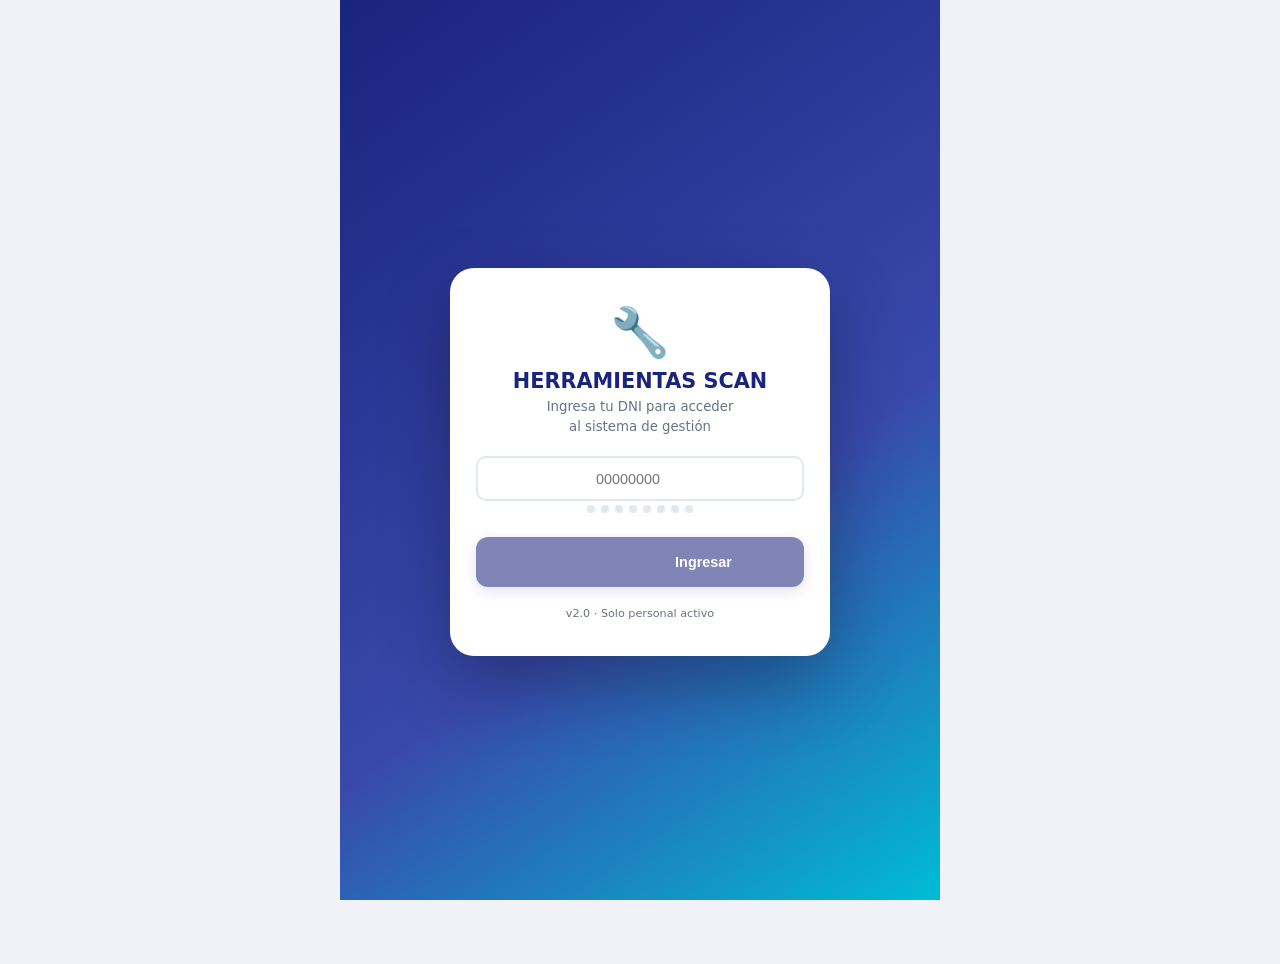
==== FRONTEND/index.html @ c516687e "feat: HERRAMIENTAS SCAN v2.0 - PWA lista para Vercel - Frontend SPA: login, dashboard, upload, recor" ====
<!DOCTYPE html>
<html lang="es">
<head>
  <meta charset="UTF-8">
  <meta name="viewport" content="width=device-width,initial-scale=1.0,maximum-scale=1.0,user-scalable=no">
  <meta name="theme-color" content="#1a237e">
  <meta name="mobile-web-app-capable" content="yes">
  <meta name="apple-mobile-web-app-capable" content="yes">
  <meta name="apple-mobile-web-app-status-bar-style" content="black-translucent">
  <meta name="apple-mobile-web-app-title" content="HerramScan">
  <meta name="description" content="Sistema de Gestión de Herramientas de Seguridad Industrial">
  <meta http-equiv="Cache-Control" content="no-cache, no-store, must-revalidate">
  <meta http-equiv="Pragma" content="no-cache">
  <meta http-equiv="Expires" content="0">
  <title>Herramientas Scan</title>
  <link rel="manifest" href="/manifest.json">
  <link rel="icon" type="image/svg+xml" href="/icons/icon.svg">
  <link rel="apple-touch-icon" href="/icons/icon.svg">
  <link rel="stylesheet" href="css/main.css?v=6">
  <link href="https://fonts.googleapis.com/icon?family=Material+Icons" rel="stylesheet">
</head>
<body>

<!-- ── Splash ── -->
<div id="splash">
  <div class="splash-icon">🔧</div>
  <div class="splash-title">HERRAMIENTAS SCAN</div>
  <div class="splash-sub">Sistema de Gestión de Documentos</div>
  <div class="splash-ring"></div>
</div>

<!-- ── Toast ── -->
<div id="toast"></div>
<!-- Datalist compartido para autocompletado de áreas -->
<datalist id="hs-areas-list"></datalist>

<!-- ══════════════════════════════════════════════════
     VISTAS
══════════════════════════════════════════════════ -->

<!-- CONFIG -->
<div id="view-config" class="view">
  <!-- Renderizado por config-view.js -->
</div>

<!-- LOGIN -->
<div id="view-login" class="view">
  <div class="login-bg">
    <div class="login-card">
      <div style="font-size:3rem;text-align:center;margin-bottom:8px">🔧</div>
      <div style="font-size:1.3rem;font-weight:800;color:var(--primary);text-align:center">HERRAMIENTAS SCAN</div>
      <div style="font-size:.83rem;color:var(--text-muted);text-align:center;margin:4px 0 20px;line-height:1.5">Ingresa tu DNI para acceder<br>al sistema de gestión</div>
      <div class="form-group" style="position:relative">
        <input type="tel" id="login-dni" class="form-control" placeholder="00000000"
          maxlength="8" inputmode="numeric" autocomplete="off"
          oninput="LOGIN.onInput(this.value)"
          onkeydown="if(event.key==='Enter')LOGIN.doLogin()"
          style="padding-right:36px">
        <button id="login-clear" onclick="LOGIN.clear()"
          style="display:none;position:absolute;right:12px;top:50%;transform:translateY(-50%);background:none;border:none;cursor:pointer;color:var(--text-muted);padding:4px">
          <span class="material-icons" style="font-size:1.1rem">close</span>
        </button>
      </div>

      <!-- DNI dots -->
      <div id="login-dots" style="display:flex;gap:6px;justify-content:center;margin:-6px 0 14px"></div>

      <div id="login-msg"></div>

      <button class="btn btn-primary" id="login-btn-main" onclick="LOGIN.doLogin()" disabled>
        <span class="material-icons">login</span> Ingresar
      </button>

      <!-- Sección de contraseña master -->
      <div id="login-pwd-section" style="display:none">
        <div class="form-group" style="margin-top:12px">
          <label class="form-label">Contraseña</label>
          <div style="position:relative">
            <input type="password" id="login-pwd-input" class="form-control"
              placeholder="••••••••" autocomplete="current-password"
              onkeydown="if(event.key==='Enter')LOGIN.submitPassword()"
              style="padding-right:44px">
            <button onclick="var el=document.getElementById('login-pwd-input');el.type=el.type==='password'?'text':'password'"
              style="position:absolute;right:10px;top:50%;transform:translateY(-50%);background:none;border:none;cursor:pointer;color:var(--text-muted);padding:4px;display:flex;align-items:center">
              <span class="material-icons" style="font-size:1.1rem">visibility</span>
            </button>
          </div>
        </div>
        <div id="login-pwd-err"></div>
        <button class="btn btn-primary" id="login-btn-pwd" onclick="LOGIN.submitPassword()">
          <span class="material-icons">lock_open</span> Verificar y Entrar
        </button>
      </div>

      <!-- REGISTRO nuevo usuario -->
      <div id="login-reg-section" style="display:none">
        <div style="border-top:1px solid var(--border);margin-top:16px;padding-top:16px">
          <div style="font-size:.85rem;font-weight:700;color:var(--primary);margin-bottom:12px;display:flex;align-items:center;gap:6px">
            <span class="material-icons" style="font-size:1.1rem">person_add</span>Registro de usuario
          </div>
          <div class="form-group">
            <label class="form-label">Apellidos</label>
            <input type="text" id="reg-apellidos" class="form-control" placeholder="APELLIDO APELLIDO"
              autocomplete="off" oninput="this.value=this.value.toUpperCase()"
              onkeydown="if(event.key==='Enter')document.getElementById('reg-nombres').focus()">
          </div>
          <div class="form-group">
            <label class="form-label">Nombres</label>
            <input type="text" id="reg-nombres" class="form-control" placeholder="NOMBRE NOMBRE"
              autocomplete="off" oninput="this.value=this.value.toUpperCase()"
              onkeydown="if(event.key==='Enter')LOGIN.doRegister()">
          </div>
          <div id="reg-msg"></div>
          <button class="btn btn-primary" id="reg-btn" onclick="LOGIN.doRegister()">
            <span class="material-icons">how_to_reg</span> Registrarme
          </button>
          <button class="btn btn-outline" onclick="LOGIN.hideRegister()" style="margin-top:6px">
            <span class="material-icons">arrow_back</span> Volver
          </button>
        </div>
      </div>

      <div style="margin-top:20px;font-size:.7rem;color:var(--text-muted);text-align:center">v2.0 · Solo personal activo</div>
    </div>
  </div>
</div>

<!-- DASHBOARD -->
<div id="view-dashboard" class="view">
  <div class="app-header">
    <span class="material-icons">dashboard</span>
    <h2 id="dash-title">Mi Panel</h2>
    <span id="dash-master-badge" class="badge-master" style="display:none">MASTER</span>
    <button class="icon-btn" id="dash-settings-btn" onclick="APP.openSettings()" style="display:none">
      <span class="material-icons" style="font-size:1.2rem">settings</span>
    </button>
    <button class="icon-btn" id="dash-recalc-btn" onclick="DASH.recalcular()" style="display:none" title="Recalcular avance">
      <span class="material-icons" style="font-size:1.2rem">sync</span>
    </button>
    <button class="icon-btn" id="dash-logout-btn" onclick="APP.logout()" style="display:none" title="Cerrar sesión">
      <span class="material-icons" style="font-size:1.2rem">logout</span>
    </button>
  </div>

  <!-- User banner -->
  <div style="padding:12px 14px 4px">
    <div style="background:linear-gradient(135deg,var(--primary),var(--primary-light));border-radius:var(--r);padding:16px;color:#fff;display:flex;align-items:center;gap:12px">
      <div class="user-avatar" id="dash-avatar" style="width:48px;height:48px;font-size:1.1rem;background:rgba(255,255,255,.2);flex-shrink:0">?</div>
      <div style="min-width:0">
        <div style="font-weight:700;font-size:.95rem;white-space:nowrap;overflow:hidden;text-overflow:ellipsis" id="dash-nombre">—</div>
        <div style="font-size:.78rem;opacity:.85;margin-top:1px" id="dash-cargo">—</div>
        <div style="font-size:.72rem;opacity:.65;margin-top:1px" id="dash-empresa">—</div>
      </div>
    </div>
  </div>

  <!-- Master filters -->
  <div id="dash-master-filters" style="display:none;padding:0 14px 4px">
    <div class="card" style="padding:12px">
      <div class="card-title">Filtros</div>
      <div style="display:grid;grid-template-columns:1fr 1fr;gap:8px">
        <select class="form-control" id="filter-anio" onchange="DASH.load()" style="min-height:42px;font-size:.83rem">
          <option value="">Todos los años</option>
        </select>
        <select class="form-control" id="filter-mes" onchange="DASH.load()" style="min-height:42px;font-size:.83rem">
          <option value="">Todos los meses</option>
          <option value="01">Enero</option><option value="02">Febrero</option><option value="03">Marzo</option>
          <option value="04">Abril</option><option value="05">Mayo</option><option value="06">Junio</option>
          <option value="07">Julio</option><option value="08">Agosto</option><option value="09">Setiembre</option>
          <option value="10">Octubre</option><option value="11">Noviembre</option><option value="12">Diciembre</option>
        </select>
      </div>
    </div>
  </div>

  <div class="stats-grid" id="dash-stats">
    <div class="skel" style="height:90px;border-radius:14px"></div>
    <div class="skel" style="height:90px;border-radius:14px"></div>
    <div class="skel" style="height:90px;border-radius:14px"></div>
    <div class="skel" style="height:90px;border-radius:14px"></div>
  </div>

  <div class="section-title"><span class="material-icons">bar_chart</span> Avance por Tipo</div>
  <div style="padding:0 14px" id="dash-tipos"></div>

  <div class="section-title" id="dash-personas-title" style="display:none"><span class="material-icons">group</span> Avance por Persona</div>
  <div style="padding:0 14px 4px" id="dash-personas"></div>

  <div class="section-title" style="justify-content:space-between;padding-right:14px">
    <span style="display:flex;align-items:center;gap:6px"><span class="material-icons">history</span> Últimos Registros</span>
    <button onclick="APP.nav('records')" style="background:none;border:none;color:var(--primary);font-size:.75rem;font-weight:700;cursor:pointer">Ver todos →</button>
  </div>
  <div style="padding:0 14px 14px" id="dash-recientes"></div>

  <button class="fab" onclick="APP.nav('upload')"><span class="material-icons">add</span></button>
</div>

<!-- PROGRESS (operario) -->
<div id="view-progress" class="view">
  <div class="app-header">
    <span class="material-icons">bar_chart</span>
    <h2>Mi Avance</h2>
  </div>
  <div style="padding:14px" id="prog-content"></div>
</div>

<!-- UPLOAD -->
<div id="view-upload" class="view">
  <div class="app-header">
    <span class="material-icons">upload_file</span>
    <h2>Subir Herramienta</h2>
    <button class="icon-btn" id="up-logout-btn" onclick="APP.logout()" style="display:none" title="Cerrar sesión">
      <span class="material-icons" style="font-size:1.2rem">logout</span>
    </button>
  </div>

  <!-- Progress overlay -->
  <div class="upload-progress" id="up-progress">
    <div class="up-icon" id="up-prog-icon">☁️</div>
    <div id="up-prog-title" style="font-size:1.1rem;font-weight:700">Subiendo archivos</div>
    <div style="font-size:.85rem;opacity:.8;margin-top:4px" id="up-prog-msg">Preparando…</div>
    <div class="up-bar-wrap">
      <div class="up-bar"><div class="up-fill" id="up-prog-fill" style="width:0%"></div></div>
      <div style="font-size:.8rem;margin-top:8px;opacity:.7" id="up-prog-pct">0%</div>
    </div>
  </div>

  <div style="padding:14px">
    <!-- Lista dinámica de entradas -->
    <div id="up-entries-list"></div>

    <button class="btn btn-outline" onclick="UP.addEntry()" style="margin-bottom:10px">
      <span class="material-icons">add_circle_outline</span> Agregar herramienta
    </button>

    <button class="btn btn-primary" id="btn-submit" onclick="UP.submit()">
      <span class="material-icons">save_alt</span> Guardar Registro(s)
    </button>
    <div style="height:16px"></div>
  </div>
</div>

<!-- RECORDS -->
<div id="view-records" class="view">
  <div class="app-header">
    <span class="material-icons">list_alt</span>
    <h2>Registros</h2>
    <button class="icon-btn" id="rec-export" onclick="REC.export()" style="display:none">
      <span class="material-icons" style="font-size:1.1rem">table_chart</span>
    </button>
  </div>

  <div style="background:#fff;border-bottom:1px solid var(--border);padding:10px 14px">
    <div style="display:grid;grid-template-columns:1fr 1fr;gap:8px">
      <select class="form-control" id="rec-tipo" onchange="REC.load()" style="min-height:42px;font-size:.83rem">
        <option value="">Todos los tipos</option>
      </select>
      <select class="form-control" id="rec-eval" onchange="REC.load()" style="min-height:42px;font-size:.83rem">
        <option value="">Todos</option>
        <option value="COMPLETADO">Completado</option>
        <option value="PENDIENTE">Pendiente</option>
      </select>
    </div>
    <div id="rec-search-wrap" style="display:none;margin-top:8px;position:relative">
      <span class="material-icons" style="position:absolute;left:12px;top:50%;transform:translateY(-50%);color:var(--text-muted);font-size:1.1rem">search</span>
      <input type="text" id="rec-search" class="form-control" placeholder="Buscar por nombre o DNI…"
        oninput="REC.filter()" style="padding-left:40px;min-height:42px;font-size:.85rem">
    </div>
  </div>

  <div style="padding:8px 14px 4px;display:flex;justify-content:space-between;align-items:center">
    <span id="rec-count" style="font-size:.78rem;color:var(--text-muted)">Cargando…</span>
    <button onclick="REC.load()" style="background:none;border:none;cursor:pointer;color:var(--primary);font-size:.75rem;font-weight:700;display:flex;align-items:center;gap:2px">
      <span class="material-icons" style="font-size:.9rem">refresh</span>Actualizar
    </button>
  </div>
  <div style="padding:0 14px 14px" id="rec-list">
    <div class="skel" style="height:70px;border-radius:14px;margin-bottom:8px"></div>
    <div class="skel" style="height:70px;border-radius:14px;margin-bottom:8px"></div>
    <div class="skel" style="height:70px;border-radius:14px"></div>
  </div>
</div>

<!-- ══════════════════════════════════════════════════
     BOTTOM NAV (master)
══════════════════════════════════════════════════ -->
<nav class="bottom-nav" id="bottom-nav" style="display:none">
  <button class="nav-btn" data-view="dashboard" onclick="APP.nav('dashboard')">
    <div class="nav-icon-wrap"><span class="material-icons">dashboard</span></div><span>Inicio</span>
  </button>
  <button class="nav-btn" data-view="upload" onclick="APP.nav('upload')">
    <div class="nav-icon-wrap"><span class="material-icons">upload_file</span></div><span>Subir</span>
  </button>
  <button class="nav-btn" data-view="records" onclick="APP.nav('records')">
    <div class="nav-icon-wrap"><span class="material-icons">list_alt</span></div><span>Registros</span>
  </button>
</nav>

<!-- BOTTOM NAV (operario) -->
<nav class="bottom-nav" id="operario-nav" style="display:none">
  <button class="nav-btn" data-view="upload" onclick="APP.nav('upload')">
    <div class="nav-icon-wrap"><span class="material-icons">upload_file</span></div><span>Subir</span>
  </button>
  <button class="nav-btn" data-view="progress" onclick="APP.nav('progress')">
    <div class="nav-icon-wrap"><span class="material-icons">bar_chart</span></div><span>Mi Avance</span>
  </button>
  <button class="nav-btn" onclick="APP.logout()">
    <div class="nav-icon-wrap"><span class="material-icons">logout</span></div><span>Salir</span>
  </button>
</nav>

<!-- ── Modal Settings ── -->
<div class="modal-overlay" id="modal-settings">
  <div class="modal-sheet">
    <div class="modal-handle"></div>
    <h3 style="font-size:1rem;font-weight:700;color:var(--primary);margin-bottom:16px">
      <span class="material-icons" style="vertical-align:middle;margin-right:4px">settings</span>Configuración
    </h3>
    <button class="btn btn-outline" onclick="APP.goConfig()" style="margin-top:0;margin-bottom:8px">
      <span class="material-icons">tune</span> Reconfigurar App (URLs)
    </button>
    <button class="btn btn-outline" onclick="APP.openSheets()" style="margin-top:0;margin-bottom:8px">
      <span class="material-icons">table_chart</span> Abrir Spreadsheet
    </button>
    <button class="btn btn-outline" onclick="APP.logout()" style="margin-top:0;color:var(--danger);border-color:var(--danger)">
      <span class="material-icons">logout</span> Cerrar Sesión
    </button>
    <button class="btn btn-outline" onclick="closeModal('modal-settings')" style="margin-top:8px">
      <span class="material-icons">close</span> Cancelar
    </button>
  </div>
</div>

<!-- ── Modal Detalle Registro ── -->
<div class="modal-overlay" id="modal-detail">
  <div class="modal-sheet" style="max-height:85vh;overflow-y:auto">
    <div class="modal-handle"></div>
    <div id="modal-detail-body"></div>
    <button class="btn btn-outline" onclick="closeModal('modal-detail')" style="margin-top:12px">
      <span class="material-icons">close</span> Cerrar
    </button>
  </div>
</div>

<!-- ══════════════════════════════════════════════════
     SCRIPTS
══════════════════════════════════════════════════ -->
<script src="js/config.js?v=6"></script>
<script src="js/api.js?v=6"></script>
<script src="js/app.js?v=6"></script>
<script src="js/views/config-view.js?v=6"></script>
<script src="js/views/login-view.js?v=6"></script>
<script src="js/views/dashboard-view.js?v=6"></script>
<script src="js/views/upload-view.js?v=6"></script>
<script src="js/views/progress-view.js?v=6"></script>
<script src="js/views/records-view.js?v=6"></script>

<script>
// Inicializar dots de login
(function () {
  var c = document.getElementById('login-dots');
  if (!c) return;
  for (var i = 0; i < 8; i++) {
    var d = document.createElement('div');
    d.id = 'dot-' + i;
    d.style.cssText = 'width:8px;height:8px;border-radius:50%;background:var(--border);transition:all .15s';
    c.appendChild(d);
  }
  // Renderizar vista de config
  CONFIG_VIEW.render();
})();
</script>

</body>
</html>
---- FRONTEND/css/main.css ----
:root{--primary:#1a237e;--primary-light:#3949ab;--primary-dark:#0d1b5e;--accent:#00bcd4;--success:#4caf50;--warning:#ff9800;--danger:#f44336;--bg:#f0f2f8;--card:#fff;--text:#1a1a2e;--text-muted:#6b7280;--border:#e2e8f0;--shadow:0 2px 14px rgba(26,35,126,.09);--r:16px;--r-sm:10px;--nav-h:64px;--ease:cubic-bezier(.4,0,.2,1)}
*{box-sizing:border-box;margin:0;padding:0;-webkit-tap-highlight-color:transparent}
body{font-family:'Segoe UI',system-ui,-apple-system,sans-serif;background:var(--bg);color:var(--text);min-height:100vh;overflow-x:hidden;overscroll-behavior:none}

/* Splash */
#splash{position:fixed;inset:0;z-index:9999;background:linear-gradient(145deg,var(--primary) 0%,var(--primary-light) 60%,var(--accent) 100%);display:flex;align-items:center;justify-content:center;flex-direction:column;color:#fff;text-align:center;transition:opacity .5s var(--ease)}
#splash.fade-out{opacity:0;pointer-events:none}
.splash-icon{font-size:4rem;animation:float 2s ease-in-out infinite}
.splash-title{font-size:1.5rem;font-weight:800;letter-spacing:1.5px;margin-top:8px}
.splash-sub{font-size:.85rem;opacity:.75;margin-top:4px}
.splash-ring{width:38px;height:38px;border:3px solid rgba(255,255,255,.3);border-top-color:#fff;border-radius:50%;animation:spin .8s linear infinite;margin-top:32px}
@keyframes float{0%,100%{transform:translateY(0)}50%{transform:translateY(-8px)}}
@keyframes spin{to{transform:rotate(360deg)}}

/* Views */
.view{display:none;min-height:calc(100vh - var(--nav-h));padding-bottom:var(--nav-h)}
.view.active{display:block}
.view.slide-in{animation:slideIn .25s var(--ease) both}
.view.exit{animation:slideOut .22s var(--ease) both}
@keyframes slideIn{from{opacity:0;transform:translateY(18px)}to{opacity:1;transform:translateY(0)}}
@keyframes slideOut{from{opacity:1;transform:translateY(0)}to{opacity:0;transform:translateY(-10px)}}

/* Header */
.app-header{position:sticky;top:0;z-index:100;background:var(--primary);color:#fff;height:54px;padding:0 14px;display:flex;align-items:center;gap:10px;box-shadow:0 2px 10px rgba(0,0,0,.2)}
.app-header h2{font-size:1.05rem;font-weight:700;flex:1}
.icon-btn{background:rgba(255,255,255,.15);border:none;border-radius:50%;width:36px;height:36px;color:#fff;cursor:pointer;display:flex;align-items:center;justify-content:center;transition:background .2s}
.icon-btn:active{background:rgba(255,255,255,.3)}
.badge-master{background:#b71c1c;color:#fff;font-size:.65rem;padding:2px 8px;border-radius:12px;font-weight:700;letter-spacing:.5px}

/* Bottom nav */
.bottom-nav{position:fixed;bottom:0;left:0;right:0;height:var(--nav-h);background:var(--card);border-top:1px solid var(--border);display:flex;align-items:stretch;z-index:100;box-shadow:0 -2px 12px rgba(26,35,126,.06)}
.nav-btn{flex:1;display:flex;flex-direction:column;align-items:center;justify-content:center;gap:2px;background:none;border:none;cursor:pointer;color:var(--text-muted);font-size:.65rem;font-weight:600;transition:color .2s}
.nav-btn .material-icons{font-size:1.45rem;transition:transform .2s var(--ease)}
.nav-icon-wrap{padding:2px 16px;border-radius:14px;transition:background .2s}
.nav-btn.active{color:var(--primary)}
.nav-btn.active .nav-icon-wrap{background:rgba(26,35,126,.12)}
.nav-btn.active .material-icons{transform:scale(1.1)}

/* Cards */
.card{background:var(--card);border-radius:var(--r);box-shadow:var(--shadow);padding:12px;margin-bottom:10px}
.card-title{font-size:.75rem;color:var(--text-muted);font-weight:700;text-transform:uppercase;letter-spacing:.5px;margin-bottom:8px}

/* Stats */
.stats-grid{display:grid;grid-template-columns:1fr 1fr;gap:10px;padding:12px 14px}
.stat-card{background:var(--card);border-radius:var(--r);box-shadow:var(--shadow);padding:16px 12px;text-align:center;transition:transform .15s var(--ease)}
.stat-card:active{transform:scale(.97)}
.stat-icon{font-size:1.6rem;display:block;margin-bottom:4px}
.stat-val{font-size:2rem;font-weight:900;line-height:1}
.stat-lbl{font-size:.7rem;color:var(--text-muted);margin-top:4px;font-weight:600;text-transform:uppercase;letter-spacing:.3px}
.stat-card.blue .stat-val{color:var(--primary)}
.stat-card.green .stat-val{color:var(--success)}
.stat-card.orange .stat-val{color:var(--warning)}

/* Progress */
.progress-bar{height:8px;background:var(--border);border-radius:8px;overflow:hidden}
.progress-fill{height:100%;border-radius:8px;background:linear-gradient(90deg,var(--primary),var(--accent));transition:width .8s var(--ease)}

/* Skeleton */
.skel{background:linear-gradient(90deg,#e2e8f0 25%,#f0f2f8 50%,#e2e8f0 75%);background-size:200% 100%;animation:shimmer 1.5s infinite;border-radius:8px}
@keyframes shimmer{from{background-position:200% 0}to{background-position:-200% 0}}

/* Buttons */
.btn{display:inline-flex;align-items:center;justify-content:center;gap:7px;padding:13px 22px;border-radius:12px;border:none;font-size:.9rem;font-weight:700;cursor:pointer;transition:transform .15s var(--ease),opacity .15s;width:100%;margin-top:10px;min-height:50px}
.btn:active{transform:scale(.97)}
.btn:disabled{opacity:.55;cursor:not-allowed;transform:none!important}
.btn-primary{background:var(--primary);color:#fff;box-shadow:0 4px 14px rgba(26,35,126,.25)}
.btn-success{background:var(--success);color:#fff}
.btn-outline{background:transparent;color:var(--primary);border:2px solid var(--primary);box-shadow:none}
.btn-sm{padding:9px 16px;font-size:.82rem;min-height:40px;width:auto;margin-top:0}
.btn-spinner{width:20px;height:20px;border:2.5px solid rgba(255,255,255,.4);border-top-color:#fff;border-radius:50%;animation:spin .7s linear infinite;display:inline-block}

/* FAB */
.fab{position:fixed;bottom:calc(var(--nav-h) + 14px);right:16px;width:56px;height:56px;border-radius:50%;background:var(--primary);color:#fff;border:none;box-shadow:0 6px 20px rgba(26,35,126,.38);display:flex;align-items:center;justify-content:center;cursor:pointer;z-index:99;transition:transform .2s var(--ease),box-shadow .2s}
.fab:active{transform:scale(.9);box-shadow:0 2px 8px rgba(0,0,0,.2)}

/* Forms */
.form-group{margin-bottom:10px}
.form-label{display:block;font-size:.75rem;font-weight:700;color:var(--text-muted);margin-bottom:4px;text-transform:uppercase;letter-spacing:.4px}
.form-control{width:100%;padding:10px 12px;border:2px solid var(--border);border-radius:var(--r-sm);font-size:.9rem;color:var(--text);background:#fff;transition:border-color .2s,box-shadow .2s;outline:none;min-height:44px}
.form-control:focus{border-color:var(--primary);box-shadow:0 0 0 3px rgba(26,35,126,.08)}
select.form-control{appearance:none;background-image:url("data:image/svg+xml,%3Csvg xmlns='http://www.w3.org/2000/svg' width='16' height='16' viewBox='0 0 24 24'%3E%3Cpath fill='%236b7280' d='M7 10l5 5 5-5z'/%3E%3C/svg%3E");background-repeat:no-repeat;background-position:right 12px center;padding-right:38px}

/* Drop zone */
.drop-zone{border:2px dashed var(--primary-light);border-radius:var(--r);padding:28px 16px;text-align:center;cursor:pointer;background:rgba(26,35,126,.03);transition:background .2s,border-color .2s,transform .15s}
.drop-zone:hover,.drop-zone.dragover{background:rgba(26,35,126,.07);border-color:var(--primary);transform:scale(1.005)}
.drop-zone p{font-size:.84rem;color:var(--text-muted)}

/* File items */
.file-list{display:flex;flex-direction:column;gap:6px;margin-top:6px}
.file-item{display:flex;align-items:center;gap:8px;background:var(--card);border-radius:var(--r-sm);padding:7px 10px;box-shadow:var(--shadow);border-left:4px solid var(--primary);animation:fadeUp .2s var(--ease) both}
@keyframes fadeUp{from{opacity:0;transform:translateY(8px)}to{opacity:1;transform:translateY(0)}}
.file-thumb{width:38px;height:38px;border-radius:7px;background:var(--bg);flex-shrink:0;display:flex;align-items:center;justify-content:center;font-size:1.3rem;overflow:hidden}
.file-thumb img{width:100%;height:100%;object-fit:cover}
.file-info{flex:1;min-width:0}
.file-name{font-size:.83rem;font-weight:600;white-space:nowrap;overflow:hidden;text-overflow:ellipsis}
.file-size{font-size:.72rem;color:var(--text-muted)}
.file-remove{background:none;border:none;cursor:pointer;color:var(--danger);padding:6px;border-radius:50%;display:flex;align-items:center;transition:background .15s}
.file-remove:active{background:#ffebee}

/* Upload progress overlay */
.upload-progress{position:fixed;inset:0;z-index:2000;background:rgba(26,35,126,.92);backdrop-filter:blur(4px);display:none;flex-direction:column;align-items:center;justify-content:center;color:#fff;padding:32px;text-align:center}
.upload-progress.show{display:flex}
.up-icon{font-size:3.5rem;margin-bottom:16px;animation:pulse 1s ease-in-out infinite}
@keyframes pulse{0%,100%{transform:scale(1)}50%{transform:scale(1.08)}}
.up-bar-wrap{width:100%;max-width:300px;margin-top:24px}
.up-bar{height:6px;background:rgba(255,255,255,.2);border-radius:6px;overflow:hidden}
.up-fill{height:100%;border-radius:6px;background:#fff;transition:width .3s var(--ease)}

/* Toast */
#toast{position:fixed;bottom:calc(var(--nav-h) + 72px);left:50%;transform:translateX(-50%) translateY(12px);background:#1a1a2e;color:#fff;padding:10px 22px;border-radius:24px;font-size:.84rem;font-weight:600;z-index:8888;opacity:0;transition:opacity .28s var(--ease),transform .28s var(--ease);max-width:88vw;text-align:center;pointer-events:none}
#toast.show{opacity:1;transform:translateX(-50%) translateY(0)}
#toast.success{background:var(--success)}
#toast.error{background:var(--danger)}
#toast.warning{background:var(--warning);color:#000}

/* Badges */
.badge-status{display:inline-block;padding:3px 10px;border-radius:14px;font-size:.68rem;font-weight:800;text-transform:uppercase;letter-spacing:.5px;white-space:nowrap}
.badge-completado{background:#e8f5e9;color:#2e7d32}
.badge-pendiente{background:#fff3e0;color:#e65100}
.badge-n{background:var(--accent);color:#fff;font-size:.65rem;padding:1px 7px;border-radius:8px;margin-left:5px;vertical-align:middle}

/* Rec cards */
.rec-card{background:var(--card);border-radius:var(--r);box-shadow:var(--shadow);padding:14px;margin-bottom:10px;cursor:pointer;border-left:4px solid var(--primary);transition:transform .15s var(--ease),box-shadow .15s;animation:fadeUp .2s var(--ease) both}
.rec-card:active{transform:scale(.98);box-shadow:0 1px 6px rgba(0,0,0,.08)}

/* File link */
.file-link{display:inline-flex;align-items:center;gap:3px;color:var(--primary);font-size:.73rem;text-decoration:none;background:rgba(26,35,126,.07);padding:4px 10px;border-radius:8px}

/* Section titles */
.section-title{font-size:.85rem;font-weight:800;color:var(--primary);padding:14px 14px 6px;text-transform:uppercase;letter-spacing:.6px;display:flex;align-items:center;gap:6px}

/* Empty state */
.empty-state{text-align:center;padding:48px 24px;color:var(--text-muted)}
.empty-state .material-icons{font-size:3.2rem;display:block;opacity:.35;margin-bottom:10px}
.empty-state p{font-size:.88rem}

/* User chip */
.user-chip{display:flex;align-items:center;gap:10px;background:rgba(26,35,126,.06);border-radius:14px;padding:12px 14px;margin-top:10px;animation:fadeUp .2s var(--ease) both}
.user-avatar{width:42px;height:42px;border-radius:50%;background:var(--primary);color:#fff;display:flex;align-items:center;justify-content:center;font-weight:800;font-size:1rem;flex-shrink:0}
.user-name{font-size:.93rem;font-weight:700}
.user-role{font-size:.75rem;color:var(--text-muted);margin-top:1px}

/* Alert */
.alert-err{background:#ffebee;color:#c62828;padding:11px 14px;border-radius:10px;font-size:.84rem;margin-top:8px;display:flex;align-items:center;gap:8px;animation:fadeUp .2s both}

/* Modals */
.modal-overlay{position:fixed;inset:0;background:rgba(0,0,0,.6);display:flex;align-items:flex-end;justify-content:center;z-index:1000;opacity:0;pointer-events:none;transition:opacity .28s var(--ease)}
.modal-overlay.open{opacity:1;pointer-events:all}
.modal-sheet{background:#fff;border-radius:22px 22px 0 0;width:100%;max-width:600px;padding:16px 20px 28px;transform:translateY(100%);transition:transform .3s var(--ease);max-height:88vh;overflow-y:auto}
.modal-overlay.open .modal-sheet{transform:translateY(0)}
.modal-handle{width:44px;height:4px;background:var(--border);border-radius:4px;margin:0 auto 16px}

/* Login */
.login-bg{min-height:100vh;padding-bottom:0!important;background:linear-gradient(145deg,var(--primary) 0%,var(--primary-light) 60%,var(--accent) 100%);display:flex;align-items:center;justify-content:center;padding:24px}
.login-card{background:#fff;border-radius:24px;padding:36px 26px;width:100%;max-width:380px;box-shadow:0 28px 70px rgba(0,0,0,.28);animation:slideIn .3s var(--ease) both}
.login-card .form-control{text-align:center;letter-spacing:4px;font-weight:700;font-size:1.1rem}
.login-card .form-control::placeholder{letter-spacing:0;font-weight:400;font-size:.9rem}

/* Config */
.cfg-bg{min-height:100vh;padding-bottom:0!important;background:linear-gradient(145deg,var(--primary) 0%,var(--primary-light) 55%,var(--accent) 100%);display:flex;align-items:center;justify-content:center;padding:20px}
.cfg-card{background:#fff;border-radius:20px;padding:28px 22px;width:100%;max-width:420px;box-shadow:0 24px 60px rgba(0,0,0,.25)}
.cfg-step-dot{width:32px;height:32px;border-radius:50%;background:var(--border);color:var(--text-muted);display:flex;align-items:center;justify-content:center;font-weight:700;font-size:.88rem;transition:all .3s}
.cfg-step-dot.active{background:var(--primary);color:#fff;box-shadow:0 0 0 4px rgba(26,35,126,.2)}
.cfg-icon-row{display:flex;align-items:center;gap:12px;background:var(--bg);border-radius:12px;padding:12px 14px;margin-bottom:4px}
.cfg-input-wrap{position:relative;display:flex;align-items:center}
.cfg-icon-left{position:absolute;left:12px;color:var(--text-muted);font-size:1.2rem;pointer-events:none}
.cfg-paste-btn{position:absolute;right:8px;background:none;border:none;cursor:pointer;color:var(--primary);padding:4px;display:flex;align-items:center}
.cfg-hint{display:flex;align-items:flex-start;gap:6px;background:rgba(0,188,212,.08);border-radius:8px;padding:8px 12px;font-size:.78rem;color:var(--text-muted);margin-top:10px;line-height:1.4}

/* ── Entry cards (multi-upload) ── */
.entry-card{border-left:4px solid var(--border);transition:border-left-color .35s var(--ease)}
.entry-card.complete{border-left-color:var(--success)}
.entry-card.complete .entry-hdr-icon{color:var(--success)!important}
@keyframes cardIn{from{opacity:0;transform:translateY(14px)}to{opacity:1;transform:translateY(0)}}
@keyframes cardOut{from{opacity:1;transform:translateY(0);max-height:900px;margin-bottom:12px}to{opacity:0;transform:translateY(-8px);max-height:0;padding:0;margin:0;overflow:hidden}}
.entry-card.removing{animation:cardOut .25s var(--ease) both}

/* Form validation states */
.form-control.field-ok{border-color:var(--success)}
.form-control.field-err{border-color:var(--danger);box-shadow:0 0 0 3px rgba(244,67,54,.1)}

/* Autocomplete datalist */
input[list]::-webkit-calendar-picker-indicator{opacity:.4;cursor:pointer}

/* Submit button badge */
.submit-badge{background:rgba(255,255,255,.25);border-radius:20px;padding:1px 9px;font-size:.74rem;font-weight:600;margin-left:2px}

/* Compact drop zone */
.drop-zone-sm{border:2px dashed var(--border);border-radius:10px;padding:10px;text-align:center;cursor:pointer;background:rgba(26,35,126,.02);transition:background .2s,border-color .2s}
.drop-zone-sm:hover{background:rgba(26,35,126,.05);border-color:var(--primary-light)}

/* File item exit */
.file-item.removing{animation:fileOut .2s var(--ease) both}
@keyframes fileOut{from{opacity:1;max-height:60px}to{opacity:0;max-height:0;margin:0;padding:0;overflow:hidden}}

@media(min-width:600px){
  .stats-grid{grid-template-columns:repeat(4,1fr)}
  .view{max-width:600px;margin:0 auto}
  .bottom-nav{max-width:600px;left:50%;transform:translateX(-50%)}
  .fab{right:calc(50% - 300px + 16px)}
  #toast{bottom:calc(var(--nav-h) + 78px)}
}
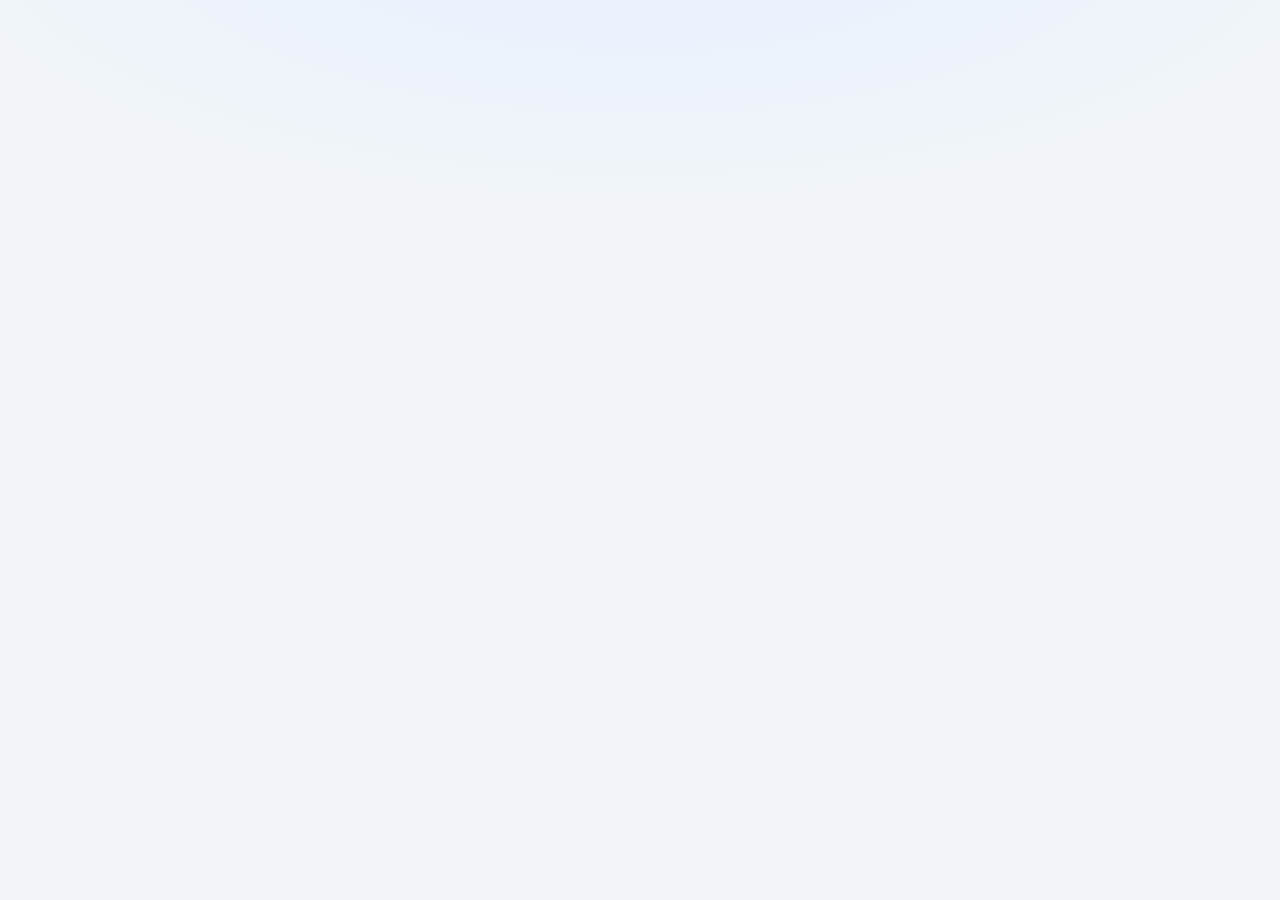
==== commit 5b2e05a3: "SSMA Entrega Docs: app de constancias de entrega con firma, foto y PDF App de entrega de documentos " ====
--- a/FRONTEND/index.html
+++ b/FRONTEND/index.html
@@ -2,374 +2,603 @@
 <html lang="es">
 <head>
   <meta charset="UTF-8">
-  <meta name="viewport" content="width=device-width,initial-scale=1.0,maximum-scale=1.0,user-scalable=no">
-  <meta name="theme-color" content="#1a237e">
-  <meta name="mobile-web-app-capable" content="yes">
-  <meta name="apple-mobile-web-app-capable" content="yes">
-  <meta name="apple-mobile-web-app-status-bar-style" content="black-translucent">
-  <meta name="apple-mobile-web-app-title" content="HerramScan">
-  <meta name="description" content="Sistema de Gestión de Herramientas de Seguridad Industrial">
-  <meta http-equiv="Cache-Control" content="no-cache, no-store, must-revalidate">
-  <meta http-equiv="Pragma" content="no-cache">
-  <meta http-equiv="Expires" content="0">
-  <title>Herramientas Scan</title>
-  <link rel="manifest" href="/manifest.json">
-  <link rel="icon" type="image/svg+xml" href="/icons/icon.svg">
-  <link rel="apple-touch-icon" href="/icons/icon.svg">
-  <link rel="stylesheet" href="css/main.css?v=6">
+  <meta name="viewport" content="width=device-width, initial-scale=1.0, maximum-scale=1.0, user-scalable=no">
+  <title>Entrega de Documentos — SSMA</title>
+  <link rel="manifest" href="manifest.json">
+  <link rel="icon" href="data:image/svg+xml,<svg xmlns='http://www.w3.org/2000/svg' viewBox='0 0 100 100'><text y='.9em' font-size='90'>📋</text></svg>">
+  <link href="https://fonts.googleapis.com/css2?family=Inter:wght@400;500;600;700;800&display=swap" rel="stylesheet">
   <link href="https://fonts.googleapis.com/icon?family=Material+Icons" rel="stylesheet">
+  <link rel="stylesheet" href="css/main.css?v=12">
 </head>
 <body>
 
-<!-- ── Splash ── -->
-<div id="splash">
-  <div class="splash-icon">🔧</div>
-  <div class="splash-title">HERRAMIENTAS SCAN</div>
-  <div class="splash-sub">Sistema de Gestión de Documentos</div>
-  <div class="splash-ring"></div>
-</div>
-
-<!-- ── Toast ── -->
-<div id="toast"></div>
-<!-- Datalist compartido para autocompletado de áreas -->
-<datalist id="hs-areas-list"></datalist>
-
-<!-- ══════════════════════════════════════════════════
-     VISTAS
-══════════════════════════════════════════════════ -->
-
-<!-- CONFIG -->
-<div id="view-config" class="view">
-  <!-- Renderizado por config-view.js -->
-</div>
-
-<!-- LOGIN -->
-<div id="view-login" class="view">
-  <div class="login-bg">
-    <div class="login-card">
-      <div style="font-size:3rem;text-align:center;margin-bottom:8px">🔧</div>
-      <div style="font-size:1.3rem;font-weight:800;color:var(--primary);text-align:center">HERRAMIENTAS SCAN</div>
-      <div style="font-size:.83rem;color:var(--text-muted);text-align:center;margin:4px 0 20px;line-height:1.5">Ingresa tu DNI para acceder<br>al sistema de gestión</div>
-      <div class="form-group" style="position:relative">
-        <input type="tel" id="login-dni" class="form-control" placeholder="00000000"
-          maxlength="8" inputmode="numeric" autocomplete="off"
-          oninput="LOGIN.onInput(this.value)"
-          onkeydown="if(event.key==='Enter')LOGIN.doLogin()"
-          style="padding-right:36px">
-        <button id="login-clear" onclick="LOGIN.clear()"
-          style="display:none;position:absolute;right:12px;top:50%;transform:translateY(-50%);background:none;border:none;cursor:pointer;color:var(--text-muted);padding:4px">
-          <span class="material-icons" style="font-size:1.1rem">close</span>
-        </button>
-      </div>
-
-      <!-- DNI dots -->
-      <div id="login-dots" style="display:flex;gap:6px;justify-content:center;margin:-6px 0 14px"></div>
-
-      <div id="login-msg"></div>
-
-      <button class="btn btn-primary" id="login-btn-main" onclick="LOGIN.doLogin()" disabled>
-        <span class="material-icons">login</span> Ingresar
-      </button>
-
-      <!-- Sección de contraseña master -->
-      <div id="login-pwd-section" style="display:none">
-        <div class="form-group" style="margin-top:12px">
-          <label class="form-label">Contraseña</label>
-          <div style="position:relative">
-            <input type="password" id="login-pwd-input" class="form-control"
-              placeholder="••••••••" autocomplete="current-password"
-              onkeydown="if(event.key==='Enter')LOGIN.submitPassword()"
-              style="padding-right:44px">
-            <button onclick="var el=document.getElementById('login-pwd-input');el.type=el.type==='password'?'text':'password'"
-              style="position:absolute;right:10px;top:50%;transform:translateY(-50%);background:none;border:none;cursor:pointer;color:var(--text-muted);padding:4px;display:flex;align-items:center">
-              <span class="material-icons" style="font-size:1.1rem">visibility</span>
-            </button>
-          </div>
-        </div>
-        <div id="login-pwd-err"></div>
-        <button class="btn btn-primary" id="login-btn-pwd" onclick="LOGIN.submitPassword()">
-          <span class="material-icons">lock_open</span> Verificar y Entrar
-        </button>
-      </div>
-
-      <!-- REGISTRO nuevo usuario -->
-      <div id="login-reg-section" style="display:none">
-        <div style="border-top:1px solid var(--border);margin-top:16px;padding-top:16px">
-          <div style="font-size:.85rem;font-weight:700;color:var(--primary);margin-bottom:12px;display:flex;align-items:center;gap:6px">
-            <span class="material-icons" style="font-size:1.1rem">person_add</span>Registro de usuario
-          </div>
-          <div class="form-group">
-            <label class="form-label">Apellidos</label>
-            <input type="text" id="reg-apellidos" class="form-control" placeholder="APELLIDO APELLIDO"
-              autocomplete="off" oninput="this.value=this.value.toUpperCase()"
-              onkeydown="if(event.key==='Enter')document.getElementById('reg-nombres').focus()">
-          </div>
-          <div class="form-group">
-            <label class="form-label">Nombres</label>
-            <input type="text" id="reg-nombres" class="form-control" placeholder="NOMBRE NOMBRE"
-              autocomplete="off" oninput="this.value=this.value.toUpperCase()"
-              onkeydown="if(event.key==='Enter')LOGIN.doRegister()">
-          </div>
-          <div id="reg-msg"></div>
-          <button class="btn btn-primary" id="reg-btn" onclick="LOGIN.doRegister()">
-            <span class="material-icons">how_to_reg</span> Registrarme
-          </button>
-          <button class="btn btn-outline" onclick="LOGIN.hideRegister()" style="margin-top:6px">
-            <span class="material-icons">arrow_back</span> Volver
-          </button>
-        </div>
-      </div>
-
-      <div style="margin-top:20px;font-size:.7rem;color:var(--text-muted);text-align:center">v2.0 · Solo personal activo</div>
-    </div>
+<!-- ══ SPLASH ══════════════════════════════════════════════════════ -->
+<div id="splash" class="splash">
+  <div class="splash-content">
+    <div class="splash-icon">📋</div>
+    <h1 class="splash-title">Entrega Docs</h1>
+    <p class="splash-sub">SSMA</p>
+    <div class="splash-ring"></div>
   </div>
 </div>
 
-<!-- DASHBOARD -->
-<div id="view-dashboard" class="view">
-  <div class="app-header">
-    <span class="material-icons">dashboard</span>
-    <h2 id="dash-title">Mi Panel</h2>
-    <span id="dash-master-badge" class="badge-master" style="display:none">MASTER</span>
-    <button class="icon-btn" id="dash-settings-btn" onclick="APP.openSettings()" style="display:none">
-      <span class="material-icons" style="font-size:1.2rem">settings</span>
+<!-- ══ APP SHELL ═══════════════════════════════════════════════════ -->
+<div id="app" class="app hidden">
+
+  <!-- Header -->
+  <header class="app-header" id="app-header">
+    <button class="icon-btn" id="btn-menu" onclick="APP.toggleMenu()">
+      <span class="material-icons">menu</span>
     </button>
-    <button class="icon-btn" id="dash-recalc-btn" onclick="DASH.recalcular()" style="display:none" title="Recalcular avance">
-      <span class="material-icons" style="font-size:1.2rem">sync</span>
+    <span class="header-title" id="header-title">Entrega de Documentos</span>
+    <button class="icon-btn" id="btn-logout" onclick="APP.logout()" title="Cerrar sesión">
+      <span class="material-icons">logout</span>
     </button>
-    <button class="icon-btn" id="dash-logout-btn" onclick="APP.logout()" style="display:none" title="Cerrar sesión">
-      <span class="material-icons" style="font-size:1.2rem">logout</span>
+  </header>
+
+  <!-- Drawer / Sidebar -->
+  <div class="drawer-overlay" id="drawer-overlay" onclick="APP.closeMenu()"></div>
+  <nav class="drawer" id="drawer">
+    <div class="drawer-header">
+      <div class="drawer-avatar" id="drawer-avatar">U</div>
+      <div class="drawer-user-info">
+        <div class="drawer-name" id="drawer-name">Usuario</div>
+        <div class="drawer-cargo" id="drawer-cargo">—</div>
+        <div class="drawer-badge" id="drawer-badge">OPERARIO</div>
+      </div>
+    </div>
+    <div class="drawer-menu" id="drawer-menu">
+      <!-- Se inyecta por rol -->
+    </div>
+  </nav>
+
+  <!-- Views container -->
+  <main class="main-content" id="main-content">
+
+    <!-- ── VIEW: CONFIG ──────────────────────────────────────── -->
+    <section id="view-config" class="view hidden">
+      <div class="page-header">
+        <h2>Configuración inicial</h2>
+        <p>Conecta la app con tu Google Spreadsheet</p>
+      </div>
+      <div class="card">
+        <label class="field-label">URL de Google Sheets</label>
+        <input type="url" id="cfg-sheets-url" class="input" placeholder="https://docs.google.com/spreadsheets/d/...">
+        <p class="field-hint">Abre tu Spreadsheet → copia la URL de la barra del navegador</p>
+        <button class="btn btn-primary btn-full mt-16" onclick="CFG.guardar()">
+          <span class="material-icons">save</span> Guardar configuración
+        </button>
+      </div>
+    </section>
+
+    <!-- ── VIEW: LOGIN ───────────────────────────────────────── -->
+    <section id="view-login" class="view hidden">
+      <div class="login-container">
+        <div class="login-logo">📋</div>
+        <h1 class="login-title">Entrega de Documentos</h1>
+        <p class="login-sub">SSMA — Sistema de constancias</p>
+        <div class="card login-card">
+          <label class="field-label">Tu DNI</label>
+          <div class="input-icon-wrap">
+            <span class="material-icons input-icon">badge</span>
+            <input type="tel" id="login-dni" class="input input-with-icon"
+              placeholder="Ingresa tus 8 dígitos"
+              maxlength="8"
+              autocomplete="off"
+              oninput="LOGIN.onDniInput(this.value)">
+          </div>
+          <div id="login-pwd-wrap" class="hidden mt-12">
+            <label class="field-label">Contraseña (Admin)</label>
+            <div class="input-icon-wrap">
+              <span class="material-icons input-icon">lock</span>
+              <input type="password" id="login-pwd" class="input input-with-icon"
+                placeholder="Contraseña"
+                onkeydown="if(event.key==='Enter') LOGIN.submit()">
+            </div>
+          </div>
+          <button class="btn btn-primary btn-full mt-16" id="login-btn" onclick="LOGIN.submit()" disabled>
+            <span class="material-icons">arrow_forward</span> Ingresar
+          </button>
+          <div id="login-error" class="alert alert-error hidden"></div>
+
+          <!-- Formulario de auto-registro (aparece si DNI no existe) -->
+          <div id="login-registro" class="hidden">
+            <div class="registro-divider">
+              <span>Primer ingreso — completa tus datos</span>
+            </div>
+            <label class="field-label mt-12">Apellidos <span class="req">*</span></label>
+            <input type="text" id="reg-apellidos" class="input" placeholder="Tus apellidos"
+              oninput="LOGIN.onRegInput()">
+
+            <label class="field-label mt-12">Nombres <span class="req">*</span></label>
+            <input type="text" id="reg-nombres" class="input" placeholder="Tus nombres"
+              oninput="LOGIN.onRegInput()">
+
+            <label class="field-label mt-12">Empresa <span class="req">*</span></label>
+            <input type="text" id="reg-empresa" class="input" placeholder="Empresa" value="AESA"
+              oninput="LOGIN.onRegInput()">
+
+            <label class="field-label mt-12">Cargo <span class="req">*</span></label>
+            <div class="combobox-wrap">
+              <input type="text" id="reg-cargo" class="input" placeholder="Selecciona o escribe tu cargo"
+                list="cargos-list" autocomplete="off" oninput="LOGIN.onRegInput()">
+              <datalist id="cargos-list"></datalist>
+            </div>
+            <p class="field-hint">Elige de la lista o escribe uno nuevo</p>
+
+            <button class="btn btn-success btn-full mt-16" id="reg-btn" onclick="LOGIN.registrar()" disabled>
+              <span class="material-icons">person_add</span> Registrarme e ingresar
+            </button>
+          </div>
+        </div>
+      </div>
+    </section>
+
+    <!-- ── VIEW: NUEVA ENTREGA ───────────────────────────────── -->
+    <section id="view-entrega" class="view hidden">
+      <!-- Barra de progreso -->
+      <div class="step-bar">
+        <div class="step-progress" id="step-progress"></div>
+      </div>
+      <div class="step-label" id="step-label">Paso 1 de 4</div>
+
+      <!-- Paso 1: ¿Qué se entrega? + Tu firma (fusionado) -->
+      <div id="entrega-step-1" class="step-content step-tight">
+        <div class="page-header compact">
+          <h2>¿Qué se entrega?</h2>
+        </div>
+        <div class="card card-compact">
+          <label class="field-label">Tipo de entrega</label>
+          <div class="toggle-group" id="tipo-entrega-toggle">
+            <button class="toggle-btn" data-val="FISICO" onclick="ENTREGA.selectTipoEntrega(this)">
+              <span class="material-icons">description</span>
+              <span>Físico</span>
+            </button>
+            <button class="toggle-btn" data-val="VIRTUAL" onclick="ENTREGA.selectTipoEntrega(this)">
+              <span class="material-icons">cloud</span>
+              <span>Virtual</span>
+            </button>
+            <button class="toggle-btn" data-val="FISICO Y VIRTUAL" onclick="ENTREGA.selectTipoEntrega(this)">
+              <span class="material-icons">sync</span>
+              <span>Ambos</span>
+            </button>
+          </div>
+
+          <label class="field-label mt-12">Tipo de documento</label>
+          <select id="tipo-documento" class="input select" onchange="ENTREGA.onTipoDocChange()">
+            <option value="">— Selecciona —</option>
+          </select>
+          <input type="text" id="tipo-documento-otro" class="input mt-8 hidden"
+            placeholder="Especifica el tipo de documento" autocomplete="off">
+
+          <label class="field-label mt-12">¿Qué se está entregando?</label>
+          <textarea id="descripcion" class="input textarea textarea-compact" rows="2"
+            placeholder="Ej: PETS de perforación .....  "></textarea>
+
+          <label class="field-label mt-12">Tu firma <span class="req">*</span></label>
+          <div class="signature-container">
+            <canvas id="canvas-receptor" class="signature-canvas compact"></canvas>
+          </div>
+          <button class="btn btn-ghost btn-sm mt-8" onclick="ENTREGA.clearSig('receptor')">
+            <span class="material-icons">refresh</span> Borrar firma
+          </button>
+        </div>
+        <div class="step-nav">
+          <span></span>
+          <button class="btn btn-primary" onclick="ENTREGA.nextStep()" id="btn-next-1">
+            Siguiente <span class="material-icons">arrow_forward</span>
+          </button>
+        </div>
+      </div>
+
+      <!-- Paso 2: Foto del receptor -->
+      <div id="entrega-step-2" class="step-content hidden">
+        <div class="page-header">
+          <h2>Tu foto</h2>
+          <p>Toma una foto de tu cara</p>
+        </div>
+        <div class="card center-content">
+          <div class="photo-preview" id="foto-receptor-preview">
+            <span class="material-icons photo-placeholder-icon">face</span>
+          </div>
+          <button class="btn btn-primary mt-16" onclick="ENTREGA.abrirCamara('receptor')">
+            <span class="material-icons">camera_alt</span> Tomar foto
+          </button>
+        </div>
+        <div class="step-nav">
+          <button class="btn btn-ghost" onclick="ENTREGA.prevStep()">
+            <span class="material-icons">arrow_back</span> Atrás
+          </button>
+          <button class="btn btn-primary" onclick="ENTREGA.nextStep()">
+            Siguiente <span class="material-icons">arrow_forward</span>
+          </button>
+        </div>
+      </div>
+
+      <!-- Paso 3: ¿Quién entrega? + firma + foto -->
+      <div id="entrega-step-3" class="step-content hidden">
+        <div class="page-header">
+          <h2>¿Quién te entrega?</h2>
+        </div>
+        <div class="card">
+          <label class="field-label">Selecciona al entregador</label>
+          <div class="search-select-wrap">
+            <span class="material-icons input-icon">person_search</span>
+            <input type="text" id="entregador-search" class="input input-with-icon"
+              placeholder="Escribe para buscar..."
+              oninput="ENTREGA.filtrarEntregadores(this.value)"
+              onfocus="ENTREGA.showDropdown()"
+              onblur="ENTREGA.hideDropdown()"
+              autocomplete="off">
+            <div class="dropdown-list hidden" id="entregador-dropdown"></div>
+          </div>
+          <div id="entregador-selected" class="selected-chip hidden"></div>
+
+          <div id="entregador-firma-section" class="hidden mt-16">
+            <label class="field-label">Firma del entregador <span class="opt">(opcional)</span></label>
+            <div class="signature-container">
+              <canvas id="canvas-entregador" class="signature-canvas"></canvas>
+            </div>
+            <button class="btn btn-ghost mt-8" onclick="ENTREGA.clearSig('entregador')">
+              <span class="material-icons">refresh</span> Borrar
+            </button>
+          </div>
+
+          <div id="entregador-foto-section" class="hidden mt-16">
+            <label class="field-label">Foto del entregador <span class="opt">(opcional)</span></label>
+            <div class="photo-preview photo-small" id="foto-entregador-preview">
+              <span class="material-icons photo-placeholder-icon">face</span>
+            </div>
+            <button class="btn btn-primary mt-8 btn-sm" onclick="ENTREGA.abrirCamara('entregador')">
+              <span class="material-icons">camera_alt</span> Tomar foto
+            </button>
+          </div>
+        </div>
+        <div class="step-nav">
+          <button class="btn btn-ghost" onclick="ENTREGA.prevStep()">
+            <span class="material-icons">arrow_back</span> Atrás
+          </button>
+          <button class="btn btn-primary" onclick="ENTREGA.nextStep()">
+            Siguiente <span class="material-icons">arrow_forward</span>
+          </button>
+        </div>
+      </div>
+
+      <!-- Paso 4: Confirmar -->
+      <div id="entrega-step-4" class="step-content hidden">
+        <div class="page-header">
+          <h2>Confirmar entrega</h2>
+          <p>Revisa los datos antes de guardar</p>
+        </div>
+        <div class="card summary-card" id="resumen-entrega"></div>
+        <div class="step-nav">
+          <button class="btn btn-ghost" onclick="ENTREGA.prevStep()">
+            <span class="material-icons">arrow_back</span> Atrás
+          </button>
+          <button class="btn btn-success btn-full" id="btn-confirmar" onclick="ENTREGA.confirmar()">
+            <span class="material-icons">verified</span> Confirmar y descargar vale
+          </button>
+        </div>
+      </div>
+    </section>
+
+    <!-- ── VIEW: MIS ENTREGAS ────────────────────────────────── -->
+    <section id="view-mis-entregas" class="view hidden">
+      <div class="page-header">
+        <h2>Mis entregas</h2>
+        <p>Documentos que has recibido</p>
+      </div>
+      <div id="mis-entregas-list" class="cards-list">
+        <div class="skeleton-list">
+          <div class="skeleton-card"></div>
+          <div class="skeleton-card"></div>
+        </div>
+      </div>
+    </section>
+
+    <!-- ── VIEW: DASHBOARD ADMIN ─────────────────────────────── -->
+    <section id="view-dashboard" class="view hidden">
+      <div class="page-header">
+        <h2>Panel de entregas</h2>
+      </div>
+      <!-- Estadísticas (interactivas) -->
+      <div class="stats-grid" id="dashboard-stats"></div>
+
+      <!-- Filtros -->
+      <div class="card filters-card">
+        <button type="button" class="filters-toggle" onclick="DASH.toggleFiltros()">
+          <span><span class="material-icons">tune</span> Filtros</span>
+          <span class="material-icons" id="filters-caret">expand_more</span>
+        </button>
+
+        <div class="filters-body hidden" id="filters-body">
+          <!-- Chips de rango rápido -->
+          <div class="chips-row" id="filter-chips">
+            <button type="button" class="chip" data-rango="hoy"  onclick="DASH.rangoFecha('hoy', this)">Hoy</button>
+            <button type="button" class="chip" data-rango="7"    onclick="DASH.rangoFecha('7', this)">7 días</button>
+            <button type="button" class="chip" data-rango="30"   onclick="DASH.rangoFecha('30', this)">30 días</button>
+            <button type="button" class="chip" data-rango="mes"  onclick="DASH.rangoFecha('mes', this)">Este mes</button>
+            <button type="button" class="chip chip-active" data-rango="" onclick="DASH.rangoFecha('', this)">Todo</button>
+          </div>
+
+          <div class="filters-row">
+            <div class="input-icon-wrap" style="flex:1;min-width:130px">
+              <span class="material-icons input-icon">person_search</span>
+              <input type="text" id="filter-nombre" class="input input-sm input-with-icon"
+                     placeholder="Nombre del receptor" oninput="DASH._renderLista()">
+            </div>
+            <select id="filter-tipo" class="input input-sm select" onchange="DASH.cargar()"></select>
+            <select id="filter-entrega" class="input input-sm select" onchange="DASH.aplicarRapido()">
+              <option value="">Físicas y virtuales</option>
+              <option value="FISICO">Solo físicas</option>
+              <option value="VIRTUAL">Solo virtuales</option>
+            </select>
+          </div>
+
+          <div class="filters-row">
+            <label class="filter-date">Desde
+              <input type="date" id="filter-desde" class="input input-sm" onchange="DASH.cargar()">
+            </label>
+            <label class="filter-date">Hasta
+              <input type="date" id="filter-hasta" class="input input-sm" onchange="DASH.cargar()">
+            </label>
+          </div>
+
+          <div class="filters-actions">
+            <button class="btn btn-outline btn-sm" style="margin-right:auto" onclick="DASH.generarListaPDF()">
+              <span class="material-icons">picture_as_pdf</span> Lista PDF
+            </button>
+            <button class="btn btn-ghost btn-sm" onclick="DASH.limpiar()">
+              <span class="material-icons">filter_alt_off</span> Limpiar
+            </button>
+            <button class="btn btn-ghost btn-sm" onclick="DASH.exportar()">
+              <span class="material-icons">download</span> CSV
+            </button>
+            <button class="btn btn-primary btn-sm" onclick="DASH.cargar()">
+              <span class="material-icons">search</span> Buscar
+            </button>
+          </div>
+        </div>
+      </div>
+
+      <div class="results-bar" id="dashboard-count"></div>
+      <div id="dashboard-list" class="cards-list"></div>
+    </section>
+
+    <!-- ── VIEW: USUARIOS ADMIN ──────────────────────────────── -->
+    <section id="view-usuarios" class="view hidden">
+      <div class="page-header flex-between">
+        <h2>Usuarios</h2>
+        <button class="btn btn-primary btn-sm" onclick="USUARIOS.abrirModal()">
+          <span class="material-icons">person_add</span> Agregar
+        </button>
+      </div>
+      <div id="usuarios-list" class="cards-list"></div>
+      <!-- Modal usuario -->
+      <div class="modal-overlay hidden" id="modal-usuario">
+        <div class="modal-sheet">
+          <div class="modal-header">
+            <h3 id="modal-usuario-title">Nuevo usuario</h3>
+            <button class="icon-btn" onclick="USUARIOS.cerrarModal()">
+              <span class="material-icons">close</span>
+            </button>
+          </div>
+          <div class="modal-body">
+            <input type="hidden" id="usr-dni-orig">
+            <label class="field-label">DNI</label>
+            <input type="tel" id="usr-dni" class="input" placeholder="8 dígitos" maxlength="8">
+            <label class="field-label mt-12">Apellidos</label>
+            <input type="text" id="usr-apellidos" class="input" placeholder="Apellidos">
+            <label class="field-label mt-12">Nombres</label>
+            <input type="text" id="usr-nombres" class="input" placeholder="Nombres">
+            <label class="field-label mt-12">Empresa</label>
+            <input type="text" id="usr-empresa" class="input" placeholder="Empresa">
+            <label class="field-label mt-12">Cargo</label>
+            <input type="text" id="usr-cargo" class="input" placeholder="Cargo">
+            <label class="field-label mt-12">Área</label>
+            <input type="text" id="usr-area" class="input" placeholder="Área">
+            <label class="field-label mt-12">Rol</label>
+            <select id="usr-rol" class="input select">
+              <option value="OPERARIO">OPERARIO</option>
+              <option value="ADMIN">ADMIN</option>
+            </select>
+            <label class="field-label mt-12">Contraseña (solo Admin)</label>
+            <input type="text" id="usr-pwd" class="input" placeholder="Dejar vacío si no requiere">
+            <div class="toggle-activo mt-12">
+              <label class="field-label">Activo</label>
+              <input type="checkbox" id="usr-activo" checked>
+            </div>
+          </div>
+          <div class="modal-footer">
+            <button class="btn btn-ghost" onclick="USUARIOS.cerrarModal()">Cancelar</button>
+            <button class="btn btn-primary" onclick="USUARIOS.guardar()">Guardar</button>
+          </div>
+        </div>
+      </div>
+    </section>
+
+    <!-- ── VIEW: TIPOS DOCUMENTO ─────────────────────────────── -->
+    <section id="view-tipos" class="view hidden">
+      <div class="page-header flex-between">
+        <h2>Tipos de documento</h2>
+        <button class="btn btn-primary btn-sm" onclick="TIPOS.abrirModal()">
+          <span class="material-icons">add</span> Agregar
+        </button>
+      </div>
+      <div id="tipos-list" class="cards-list"></div>
+      <!-- Modal tipo -->
+      <div class="modal-overlay hidden" id="modal-tipo">
+        <div class="modal-sheet">
+          <div class="modal-header">
+            <h3 id="modal-tipo-title">Nuevo tipo</h3>
+            <button class="icon-btn" onclick="TIPOS.cerrarModal()">
+              <span class="material-icons">close</span>
+            </button>
+          </div>
+          <div class="modal-body">
+            <input type="hidden" id="tipo-orig">
+            <label class="field-label">Tipo de documento</label>
+            <input type="text" id="tipo-nombre" class="input" placeholder="Ej: Contrato de Trabajo">
+            <label class="field-label mt-12">Descripción</label>
+            <input type="text" id="tipo-desc" class="input" placeholder="Descripción corta">
+          </div>
+          <div class="modal-footer">
+            <button class="btn btn-ghost" onclick="TIPOS.cerrarModal()">Cancelar</button>
+            <button class="btn btn-primary" onclick="TIPOS.guardar()">Guardar</button>
+          </div>
+        </div>
+      </div>
+    </section>
+
+    <!-- ── VIEW: ENTREGADORES ────────────────────────────────── -->
+    <section id="view-entregadores" class="view hidden">
+      <div class="page-header flex-between">
+        <h2>Entregadores</h2>
+        <button class="btn btn-primary btn-sm" onclick="ENTREGADORES.abrirModal()">
+          <span class="material-icons">person_add</span> Agregar
+        </button>
+      </div>
+      <div id="entregadores-list" class="cards-list"></div>
+      <!-- Modal entregador -->
+      <div class="modal-overlay hidden" id="modal-entregador">
+        <div class="modal-sheet">
+          <div class="modal-header">
+            <h3 id="modal-entregador-title">Nuevo entregador</h3>
+            <button class="icon-btn" onclick="ENTREGADORES.cerrarModal()">
+              <span class="material-icons">close</span>
+            </button>
+          </div>
+          <div class="modal-body">
+            <input type="hidden" id="ent-dni-orig">
+            <label class="field-label">DNI</label>
+            <input type="tel" id="ent-dni" class="input" placeholder="8 dígitos" maxlength="8">
+            <label class="field-label mt-12">Apellidos</label>
+            <input type="text" id="ent-apellidos" class="input" placeholder="Apellidos">
+            <label class="field-label mt-12">Nombres</label>
+            <input type="text" id="ent-nombres" class="input" placeholder="Nombres">
+            <label class="field-label mt-12">Cargo</label>
+            <input type="text" id="ent-cargo" class="input" placeholder="Cargo">
+            <label class="field-label mt-12">Área</label>
+            <input type="text" id="ent-area" class="input" placeholder="Área">
+          </div>
+          <div class="modal-footer">
+            <button class="btn btn-ghost" onclick="ENTREGADORES.cerrarModal()">Cancelar</button>
+            <button class="btn btn-primary" onclick="ENTREGADORES.guardar()">Guardar</button>
+          </div>
+        </div>
+      </div>
+    </section>
+
+    <!-- ── VIEW: VERIFICAR ───────────────────────────────────── -->
+    <section id="view-verificar" class="view hidden">
+      <div class="login-container">
+        <div class="card">
+          <div id="verificar-content"></div>
+        </div>
+      </div>
+    </section>
+
+  </main>
+
+  <!-- Bottom Nav (operario) -->
+  <nav class="bottom-nav" id="bottom-nav">
+    <button class="nav-item" data-view="entrega" onclick="APP.navigate('entrega')">
+      <span class="material-icons">add_circle</span>
+      <span>Nueva entrega</span>
     </button>
-  </div>
-
-  <!-- User banner -->
-  <div style="padding:12px 14px 4px">
-    <div style="background:linear-gradient(135deg,var(--primary),var(--primary-light));border-radius:var(--r);padding:16px;color:#fff;display:flex;align-items:center;gap:12px">
-      <div class="user-avatar" id="dash-avatar" style="width:48px;height:48px;font-size:1.1rem;background:rgba(255,255,255,.2);flex-shrink:0">?</div>
-      <div style="min-width:0">
-        <div style="font-weight:700;font-size:.95rem;white-space:nowrap;overflow:hidden;text-overflow:ellipsis" id="dash-nombre">—</div>
-        <div style="font-size:.78rem;opacity:.85;margin-top:1px" id="dash-cargo">—</div>
-        <div style="font-size:.72rem;opacity:.65;margin-top:1px" id="dash-empresa">—</div>
-      </div>
+    <button class="nav-item" data-view="mis-entregas" onclick="APP.navigate('mis-entregas')">
+      <span class="material-icons">folder</span>
+      <span>Mis entregas</span>
+    </button>
+  </nav>
+
+</div>
+
+<!-- Toast container -->
+<div id="toast-container"></div>
+
+<!-- ══ MODAL CÁMARA ════════════════════════════════════════════════ -->
+<div id="camera-modal" class="camera-modal hidden">
+  <div class="camera-sheet">
+
+    <!-- Header -->
+    <div class="camera-header">
+      <span id="cam-title">Foto de cara</span>
+      <button class="cam-close-btn" onclick="CAM.cerrar()">
+        <span class="material-icons">close</span>
+      </button>
     </div>
-  </div>
-
-  <!-- Master filters -->
-  <div id="dash-master-filters" style="display:none;padding:0 14px 4px">
-    <div class="card" style="padding:12px">
-      <div class="card-title">Filtros</div>
-      <div style="display:grid;grid-template-columns:1fr 1fr;gap:8px">
-        <select class="form-control" id="filter-anio" onchange="DASH.load()" style="min-height:42px;font-size:.83rem">
-          <option value="">Todos los años</option>
-        </select>
-        <select class="form-control" id="filter-mes" onchange="DASH.load()" style="min-height:42px;font-size:.83rem">
-          <option value="">Todos los meses</option>
-          <option value="01">Enero</option><option value="02">Febrero</option><option value="03">Marzo</option>
-          <option value="04">Abril</option><option value="05">Mayo</option><option value="06">Junio</option>
-          <option value="07">Julio</option><option value="08">Agosto</option><option value="09">Setiembre</option>
-          <option value="10">Octubre</option><option value="11">Noviembre</option><option value="12">Diciembre</option>
-        </select>
+
+    <!-- Estado / instrucción -->
+    <div class="cam-status cam-status-muted" id="cam-status">Iniciando cámara...</div>
+
+    <!-- Viewfinder con video + óvalo -->
+    <div id="cam-viewfinder" class="cam-viewfinder">
+      <video id="cam-video" autoplay playsinline muted class="cam-video"></video>
+      <!-- Óvalo guía -->
+      <div class="cam-oval-wrap">
+        <div class="cam-oval cam-oval-none" id="cam-oval"></div>
+      </div>
+      <!-- Barra de progreso de estabilidad -->
+      <div class="cam-progress-track">
+        <div class="cam-progress-fill" id="cam-progress" style="width:0%"></div>
       </div>
     </div>
-  </div>
-
-  <div class="stats-grid" id="dash-stats">
-    <div class="skel" style="height:90px;border-radius:14px"></div>
-    <div class="skel" style="height:90px;border-radius:14px"></div>
-    <div class="skel" style="height:90px;border-radius:14px"></div>
-    <div class="skel" style="height:90px;border-radius:14px"></div>
-  </div>
-
-  <div class="section-title"><span class="material-icons">bar_chart</span> Avance por Tipo</div>
-  <div style="padding:0 14px" id="dash-tipos"></div>
-
-  <div class="section-title" id="dash-personas-title" style="display:none"><span class="material-icons">group</span> Avance por Persona</div>
-  <div style="padding:0 14px 4px" id="dash-personas"></div>
-
-  <div class="section-title" style="justify-content:space-between;padding-right:14px">
-    <span style="display:flex;align-items:center;gap:6px"><span class="material-icons">history</span> Últimos Registros</span>
-    <button onclick="APP.nav('records')" style="background:none;border:none;color:var(--primary);font-size:.75rem;font-weight:700;cursor:pointer">Ver todos →</button>
-  </div>
-  <div style="padding:0 14px 14px" id="dash-recientes"></div>
-
-  <button class="fab" onclick="APP.nav('upload')"><span class="material-icons">add</span></button>
-</div>
-
-<!-- PROGRESS (operario) -->
-<div id="view-progress" class="view">
-  <div class="app-header">
-    <span class="material-icons">bar_chart</span>
-    <h2>Mi Avance</h2>
-  </div>
-  <div style="padding:14px" id="prog-content"></div>
-</div>
-
-<!-- UPLOAD -->
-<div id="view-upload" class="view">
-  <div class="app-header">
-    <span class="material-icons">upload_file</span>
-    <h2>Subir Herramienta</h2>
-    <button class="icon-btn" id="up-logout-btn" onclick="APP.logout()" style="display:none" title="Cerrar sesión">
-      <span class="material-icons" style="font-size:1.2rem">logout</span>
-    </button>
-  </div>
-
-  <!-- Progress overlay -->
-  <div class="upload-progress" id="up-progress">
-    <div class="up-icon" id="up-prog-icon">☁️</div>
-    <div id="up-prog-title" style="font-size:1.1rem;font-weight:700">Subiendo archivos</div>
-    <div style="font-size:.85rem;opacity:.8;margin-top:4px" id="up-prog-msg">Preparando…</div>
-    <div class="up-bar-wrap">
-      <div class="up-bar"><div class="up-fill" id="up-prog-fill" style="width:0%"></div></div>
-      <div style="font-size:.8rem;margin-top:8px;opacity:.7" id="up-prog-pct">0%</div>
+
+    <!-- Preview captura -->
+    <div id="cam-preview-section" class="cam-preview-section hidden">
+      <img id="cam-captured-img" alt="foto capturada" class="cam-captured-img">
+      <div class="cam-capture-badge">
+        <span class="material-icons">check_circle</span> CAPTURA EXITOSA
+      </div>
     </div>
-  </div>
-
-  <div style="padding:14px">
-    <!-- Lista dinámica de entradas -->
-    <div id="up-entries-list"></div>
-
-    <button class="btn btn-outline" onclick="UP.addEntry()" style="margin-bottom:10px">
-      <span class="material-icons">add_circle_outline</span> Agregar herramienta
-    </button>
-
-    <button class="btn btn-primary" id="btn-submit" onclick="UP.submit()">
-      <span class="material-icons">save_alt</span> Guardar Registro(s)
-    </button>
-    <div style="height:16px"></div>
+
+    <!-- Sin cámara disponible -->
+    <div id="cam-fallback" class="cam-fallback hidden">
+      <span class="material-icons">no_photography</span>
+      <p>La foto debe tomarse con la cámara del dispositivo.</p>
+      <p class="text-sm">Permite el acceso a la cámara y vuelve a intentarlo.</p>
+      <button class="btn btn-ghost" onclick="CAM.cerrar()">Cerrar</button>
+    </div>
+
+    <!-- Botones -->
+    <div class="camera-actions">
+      <button id="cam-btn-capturar" class="btn btn-primary hidden" onclick="CAM.capturarManual()">
+        <span class="material-icons">camera_alt</span> Capturar
+      </button>
+      <button id="cam-btn-retry" class="btn btn-ghost hidden" onclick="CAM.reiniciar()">
+        <span class="material-icons">refresh</span> Repetir
+      </button>
+      <button id="cam-btn-aceptar" class="btn btn-success hidden" onclick="CAM.aceptar()">
+        <span class="material-icons">check</span> Usar esta foto
+      </button>
+    </div>
+
   </div>
 </div>
 
-<!-- RECORDS -->
-<div id="view-records" class="view">
-  <div class="app-header">
-    <span class="material-icons">list_alt</span>
-    <h2>Registros</h2>
-    <button class="icon-btn" id="rec-export" onclick="REC.export()" style="display:none">
-      <span class="material-icons" style="font-size:1.1rem">table_chart</span>
-    </button>
-  </div>
-
-  <div style="background:#fff;border-bottom:1px solid var(--border);padding:10px 14px">
-    <div style="display:grid;grid-template-columns:1fr 1fr;gap:8px">
-      <select class="form-control" id="rec-tipo" onchange="REC.load()" style="min-height:42px;font-size:.83rem">
-        <option value="">Todos los tipos</option>
-      </select>
-      <select class="form-control" id="rec-eval" onchange="REC.load()" style="min-height:42px;font-size:.83rem">
-        <option value="">Todos</option>
-        <option value="COMPLETADO">Completado</option>
-        <option value="PENDIENTE">Pendiente</option>
-      </select>
-    </div>
-    <div id="rec-search-wrap" style="display:none;margin-top:8px;position:relative">
-      <span class="material-icons" style="position:absolute;left:12px;top:50%;transform:translateY(-50%);color:var(--text-muted);font-size:1.1rem">search</span>
-      <input type="text" id="rec-search" class="form-control" placeholder="Buscar por nombre o DNI…"
-        oninput="REC.filter()" style="padding-left:40px;min-height:42px;font-size:.85rem">
-    </div>
-  </div>
-
-  <div style="padding:8px 14px 4px;display:flex;justify-content:space-between;align-items:center">
-    <span id="rec-count" style="font-size:.78rem;color:var(--text-muted)">Cargando…</span>
-    <button onclick="REC.load()" style="background:none;border:none;cursor:pointer;color:var(--primary);font-size:.75rem;font-weight:700;display:flex;align-items:center;gap:2px">
-      <span class="material-icons" style="font-size:.9rem">refresh</span>Actualizar
-    </button>
-  </div>
-  <div style="padding:0 14px 14px" id="rec-list">
-    <div class="skel" style="height:70px;border-radius:14px;margin-bottom:8px"></div>
-    <div class="skel" style="height:70px;border-radius:14px;margin-bottom:8px"></div>
-    <div class="skel" style="height:70px;border-radius:14px"></div>
-  </div>
-</div>
-
-<!-- ══════════════════════════════════════════════════
-     BOTTOM NAV (master)
-══════════════════════════════════════════════════ -->
-<nav class="bottom-nav" id="bottom-nav" style="display:none">
-  <button class="nav-btn" data-view="dashboard" onclick="APP.nav('dashboard')">
-    <div class="nav-icon-wrap"><span class="material-icons">dashboard</span></div><span>Inicio</span>
-  </button>
-  <button class="nav-btn" data-view="upload" onclick="APP.nav('upload')">
-    <div class="nav-icon-wrap"><span class="material-icons">upload_file</span></div><span>Subir</span>
-  </button>
-  <button class="nav-btn" data-view="records" onclick="APP.nav('records')">
-    <div class="nav-icon-wrap"><span class="material-icons">list_alt</span></div><span>Registros</span>
-  </button>
-</nav>
-
-<!-- BOTTOM NAV (operario) -->
-<nav class="bottom-nav" id="operario-nav" style="display:none">
-  <button class="nav-btn" data-view="upload" onclick="APP.nav('upload')">
-    <div class="nav-icon-wrap"><span class="material-icons">upload_file</span></div><span>Subir</span>
-  </button>
-  <button class="nav-btn" data-view="progress" onclick="APP.nav('progress')">
-    <div class="nav-icon-wrap"><span class="material-icons">bar_chart</span></div><span>Mi Avance</span>
-  </button>
-  <button class="nav-btn" onclick="APP.logout()">
-    <div class="nav-icon-wrap"><span class="material-icons">logout</span></div><span>Salir</span>
-  </button>
-</nav>
-
-<!-- ── Modal Settings ── -->
-<div class="modal-overlay" id="modal-settings">
-  <div class="modal-sheet">
-    <div class="modal-handle"></div>
-    <h3 style="font-size:1rem;font-weight:700;color:var(--primary);margin-bottom:16px">
-      <span class="material-icons" style="vertical-align:middle;margin-right:4px">settings</span>Configuración
-    </h3>
-    <button class="btn btn-outline" onclick="APP.goConfig()" style="margin-top:0;margin-bottom:8px">
-      <span class="material-icons">tune</span> Reconfigurar App (URLs)
-    </button>
-    <button class="btn btn-outline" onclick="APP.openSheets()" style="margin-top:0;margin-bottom:8px">
-      <span class="material-icons">table_chart</span> Abrir Spreadsheet
-    </button>
-    <button class="btn btn-outline" onclick="APP.logout()" style="margin-top:0;color:var(--danger);border-color:var(--danger)">
-      <span class="material-icons">logout</span> Cerrar Sesión
-    </button>
-    <button class="btn btn-outline" onclick="closeModal('modal-settings')" style="margin-top:8px">
-      <span class="material-icons">close</span> Cancelar
-    </button>
-  </div>
-</div>
-
-<!-- ── Modal Detalle Registro ── -->
-<div class="modal-overlay" id="modal-detail">
-  <div class="modal-sheet" style="max-height:85vh;overflow-y:auto">
-    <div class="modal-handle"></div>
-    <div id="modal-detail-body"></div>
-    <button class="btn btn-outline" onclick="closeModal('modal-detail')" style="margin-top:12px">
-      <span class="material-icons">close</span> Cerrar
-    </button>
-  </div>
-</div>
-
-<!-- ══════════════════════════════════════════════════
-     SCRIPTS
-══════════════════════════════════════════════════ -->
-<script src="js/config.js?v=6"></script>
-<script src="js/api.js?v=6"></script>
-<script src="js/app.js?v=6"></script>
-<script src="js/views/config-view.js?v=6"></script>
-<script src="js/views/login-view.js?v=6"></script>
-<script src="js/views/dashboard-view.js?v=6"></script>
-<script src="js/views/upload-view.js?v=6"></script>
-<script src="js/views/progress-view.js?v=6"></script>
-<script src="js/views/records-view.js?v=6"></script>
-
-<script>
-// Inicializar dots de login
-(function () {
-  var c = document.getElementById('login-dots');
-  if (!c) return;
-  for (var i = 0; i < 8; i++) {
-    var d = document.createElement('div');
-    d.id = 'dot-' + i;
-    d.style.cssText = 'width:8px;height:8px;border-radius:50%;background:var(--border);transition:all .15s';
-    c.appendChild(d);
-  }
-  // Renderizar vista de config
-  CONFIG_VIEW.render();
-})();
-</script>
+<!-- ── Scripts ──────────────────────────────────────────────────── -->
+<!-- Librerías locales -->
+<script src="js/libs/signature_pad.min.js"></script>
+<script src="js/libs/jspdf.umd.min.js"></script>
+<script src="js/libs/qrcode.min.js"></script>
+
+<!-- App core -->
+<script src="js/config.js?v=12"></script>
+<script src="js/api.js?v=12"></script>
+<script src="js/app.js?v=12"></script>
+
+<!-- Vistas -->
+<script src="js/views/camera-modal.js?v=12"></script>
+<script src="js/views/config-view.js?v=12"></script>
+<script src="js/views/login-view.js?v=12"></script>
+<script src="js/views/entrega-view.js?v=12"></script>
+<script src="js/views/mis-entregas-view.js?v=12"></script>
+<script src="js/views/dashboard-view.js?v=12"></script>
+<script src="js/views/usuarios-view.js?v=12"></script>
+<script src="js/views/tipos-view.js?v=12"></script>
+<script src="js/views/entregadores-view.js?v=12"></script>
+<script src="js/views/verificar-view.js?v=12"></script>
 
 </body>
 </html>
--- a/FRONTEND/css/main.css
+++ b/FRONTEND/css/main.css
@@ -1,202 +1,948 @@
-:root{--primary:#1a237e;--primary-light:#3949ab;--primary-dark:#0d1b5e;--accent:#00bcd4;--success:#4caf50;--warning:#ff9800;--danger:#f44336;--bg:#f0f2f8;--card:#fff;--text:#1a1a2e;--text-muted:#6b7280;--border:#e2e8f0;--shadow:0 2px 14px rgba(26,35,126,.09);--r:16px;--r-sm:10px;--nav-h:64px;--ease:cubic-bezier(.4,0,.2,1)}
-*{box-sizing:border-box;margin:0;padding:0;-webkit-tap-highlight-color:transparent}
-body{font-family:'Segoe UI',system-ui,-apple-system,sans-serif;background:var(--bg);color:var(--text);min-height:100vh;overflow-x:hidden;overscroll-behavior:none}
-
-/* Splash */
-#splash{position:fixed;inset:0;z-index:9999;background:linear-gradient(145deg,var(--primary) 0%,var(--primary-light) 60%,var(--accent) 100%);display:flex;align-items:center;justify-content:center;flex-direction:column;color:#fff;text-align:center;transition:opacity .5s var(--ease)}
-#splash.fade-out{opacity:0;pointer-events:none}
-.splash-icon{font-size:4rem;animation:float 2s ease-in-out infinite}
-.splash-title{font-size:1.5rem;font-weight:800;letter-spacing:1.5px;margin-top:8px}
-.splash-sub{font-size:.85rem;opacity:.75;margin-top:4px}
-.splash-ring{width:38px;height:38px;border:3px solid rgba(255,255,255,.3);border-top-color:#fff;border-radius:50%;animation:spin .8s linear infinite;margin-top:32px}
-@keyframes float{0%,100%{transform:translateY(0)}50%{transform:translateY(-8px)}}
-@keyframes spin{to{transform:rotate(360deg)}}
-
-/* Views */
-.view{display:none;min-height:calc(100vh - var(--nav-h));padding-bottom:var(--nav-h)}
-.view.active{display:block}
-.view.slide-in{animation:slideIn .25s var(--ease) both}
-.view.exit{animation:slideOut .22s var(--ease) both}
-@keyframes slideIn{from{opacity:0;transform:translateY(18px)}to{opacity:1;transform:translateY(0)}}
-@keyframes slideOut{from{opacity:1;transform:translateY(0)}to{opacity:0;transform:translateY(-10px)}}
-
-/* Header */
-.app-header{position:sticky;top:0;z-index:100;background:var(--primary);color:#fff;height:54px;padding:0 14px;display:flex;align-items:center;gap:10px;box-shadow:0 2px 10px rgba(0,0,0,.2)}
-.app-header h2{font-size:1.05rem;font-weight:700;flex:1}
-.icon-btn{background:rgba(255,255,255,.15);border:none;border-radius:50%;width:36px;height:36px;color:#fff;cursor:pointer;display:flex;align-items:center;justify-content:center;transition:background .2s}
-.icon-btn:active{background:rgba(255,255,255,.3)}
-.badge-master{background:#b71c1c;color:#fff;font-size:.65rem;padding:2px 8px;border-radius:12px;font-weight:700;letter-spacing:.5px}
-
-/* Bottom nav */
-.bottom-nav{position:fixed;bottom:0;left:0;right:0;height:var(--nav-h);background:var(--card);border-top:1px solid var(--border);display:flex;align-items:stretch;z-index:100;box-shadow:0 -2px 12px rgba(26,35,126,.06)}
-.nav-btn{flex:1;display:flex;flex-direction:column;align-items:center;justify-content:center;gap:2px;background:none;border:none;cursor:pointer;color:var(--text-muted);font-size:.65rem;font-weight:600;transition:color .2s}
-.nav-btn .material-icons{font-size:1.45rem;transition:transform .2s var(--ease)}
-.nav-icon-wrap{padding:2px 16px;border-radius:14px;transition:background .2s}
-.nav-btn.active{color:var(--primary)}
-.nav-btn.active .nav-icon-wrap{background:rgba(26,35,126,.12)}
-.nav-btn.active .material-icons{transform:scale(1.1)}
-
-/* Cards */
-.card{background:var(--card);border-radius:var(--r);box-shadow:var(--shadow);padding:12px;margin-bottom:10px}
-.card-title{font-size:.75rem;color:var(--text-muted);font-weight:700;text-transform:uppercase;letter-spacing:.5px;margin-bottom:8px}
-
-/* Stats */
-.stats-grid{display:grid;grid-template-columns:1fr 1fr;gap:10px;padding:12px 14px}
-.stat-card{background:var(--card);border-radius:var(--r);box-shadow:var(--shadow);padding:16px 12px;text-align:center;transition:transform .15s var(--ease)}
-.stat-card:active{transform:scale(.97)}
-.stat-icon{font-size:1.6rem;display:block;margin-bottom:4px}
-.stat-val{font-size:2rem;font-weight:900;line-height:1}
-.stat-lbl{font-size:.7rem;color:var(--text-muted);margin-top:4px;font-weight:600;text-transform:uppercase;letter-spacing:.3px}
-.stat-card.blue .stat-val{color:var(--primary)}
-.stat-card.green .stat-val{color:var(--success)}
-.stat-card.orange .stat-val{color:var(--warning)}
-
-/* Progress */
-.progress-bar{height:8px;background:var(--border);border-radius:8px;overflow:hidden}
-.progress-fill{height:100%;border-radius:8px;background:linear-gradient(90deg,var(--primary),var(--accent));transition:width .8s var(--ease)}
-
-/* Skeleton */
-.skel{background:linear-gradient(90deg,#e2e8f0 25%,#f0f2f8 50%,#e2e8f0 75%);background-size:200% 100%;animation:shimmer 1.5s infinite;border-radius:8px}
-@keyframes shimmer{from{background-position:200% 0}to{background-position:-200% 0}}
-
-/* Buttons */
-.btn{display:inline-flex;align-items:center;justify-content:center;gap:7px;padding:13px 22px;border-radius:12px;border:none;font-size:.9rem;font-weight:700;cursor:pointer;transition:transform .15s var(--ease),opacity .15s;width:100%;margin-top:10px;min-height:50px}
-.btn:active{transform:scale(.97)}
-.btn:disabled{opacity:.55;cursor:not-allowed;transform:none!important}
-.btn-primary{background:var(--primary);color:#fff;box-shadow:0 4px 14px rgba(26,35,126,.25)}
-.btn-success{background:var(--success);color:#fff}
-.btn-outline{background:transparent;color:var(--primary);border:2px solid var(--primary);box-shadow:none}
-.btn-sm{padding:9px 16px;font-size:.82rem;min-height:40px;width:auto;margin-top:0}
-.btn-spinner{width:20px;height:20px;border:2.5px solid rgba(255,255,255,.4);border-top-color:#fff;border-radius:50%;animation:spin .7s linear infinite;display:inline-block}
-
-/* FAB */
-.fab{position:fixed;bottom:calc(var(--nav-h) + 14px);right:16px;width:56px;height:56px;border-radius:50%;background:var(--primary);color:#fff;border:none;box-shadow:0 6px 20px rgba(26,35,126,.38);display:flex;align-items:center;justify-content:center;cursor:pointer;z-index:99;transition:transform .2s var(--ease),box-shadow .2s}
-.fab:active{transform:scale(.9);box-shadow:0 2px 8px rgba(0,0,0,.2)}
-
-/* Forms */
-.form-group{margin-bottom:10px}
-.form-label{display:block;font-size:.75rem;font-weight:700;color:var(--text-muted);margin-bottom:4px;text-transform:uppercase;letter-spacing:.4px}
-.form-control{width:100%;padding:10px 12px;border:2px solid var(--border);border-radius:var(--r-sm);font-size:.9rem;color:var(--text);background:#fff;transition:border-color .2s,box-shadow .2s;outline:none;min-height:44px}
-.form-control:focus{border-color:var(--primary);box-shadow:0 0 0 3px rgba(26,35,126,.08)}
-select.form-control{appearance:none;background-image:url("data:image/svg+xml,%3Csvg xmlns='http://www.w3.org/2000/svg' width='16' height='16' viewBox='0 0 24 24'%3E%3Cpath fill='%236b7280' d='M7 10l5 5 5-5z'/%3E%3C/svg%3E");background-repeat:no-repeat;background-position:right 12px center;padding-right:38px}
-
-/* Drop zone */
-.drop-zone{border:2px dashed var(--primary-light);border-radius:var(--r);padding:28px 16px;text-align:center;cursor:pointer;background:rgba(26,35,126,.03);transition:background .2s,border-color .2s,transform .15s}
-.drop-zone:hover,.drop-zone.dragover{background:rgba(26,35,126,.07);border-color:var(--primary);transform:scale(1.005)}
-.drop-zone p{font-size:.84rem;color:var(--text-muted)}
-
-/* File items */
-.file-list{display:flex;flex-direction:column;gap:6px;margin-top:6px}
-.file-item{display:flex;align-items:center;gap:8px;background:var(--card);border-radius:var(--r-sm);padding:7px 10px;box-shadow:var(--shadow);border-left:4px solid var(--primary);animation:fadeUp .2s var(--ease) both}
-@keyframes fadeUp{from{opacity:0;transform:translateY(8px)}to{opacity:1;transform:translateY(0)}}
-.file-thumb{width:38px;height:38px;border-radius:7px;background:var(--bg);flex-shrink:0;display:flex;align-items:center;justify-content:center;font-size:1.3rem;overflow:hidden}
-.file-thumb img{width:100%;height:100%;object-fit:cover}
-.file-info{flex:1;min-width:0}
-.file-name{font-size:.83rem;font-weight:600;white-space:nowrap;overflow:hidden;text-overflow:ellipsis}
-.file-size{font-size:.72rem;color:var(--text-muted)}
-.file-remove{background:none;border:none;cursor:pointer;color:var(--danger);padding:6px;border-radius:50%;display:flex;align-items:center;transition:background .15s}
-.file-remove:active{background:#ffebee}
-
-/* Upload progress overlay */
-.upload-progress{position:fixed;inset:0;z-index:2000;background:rgba(26,35,126,.92);backdrop-filter:blur(4px);display:none;flex-direction:column;align-items:center;justify-content:center;color:#fff;padding:32px;text-align:center}
-.upload-progress.show{display:flex}
-.up-icon{font-size:3.5rem;margin-bottom:16px;animation:pulse 1s ease-in-out infinite}
-@keyframes pulse{0%,100%{transform:scale(1)}50%{transform:scale(1.08)}}
-.up-bar-wrap{width:100%;max-width:300px;margin-top:24px}
-.up-bar{height:6px;background:rgba(255,255,255,.2);border-radius:6px;overflow:hidden}
-.up-fill{height:100%;border-radius:6px;background:#fff;transition:width .3s var(--ease)}
-
-/* Toast */
-#toast{position:fixed;bottom:calc(var(--nav-h) + 72px);left:50%;transform:translateX(-50%) translateY(12px);background:#1a1a2e;color:#fff;padding:10px 22px;border-radius:24px;font-size:.84rem;font-weight:600;z-index:8888;opacity:0;transition:opacity .28s var(--ease),transform .28s var(--ease);max-width:88vw;text-align:center;pointer-events:none}
-#toast.show{opacity:1;transform:translateX(-50%) translateY(0)}
-#toast.success{background:var(--success)}
-#toast.error{background:var(--danger)}
-#toast.warning{background:var(--warning);color:#000}
-
-/* Badges */
-.badge-status{display:inline-block;padding:3px 10px;border-radius:14px;font-size:.68rem;font-weight:800;text-transform:uppercase;letter-spacing:.5px;white-space:nowrap}
-.badge-completado{background:#e8f5e9;color:#2e7d32}
-.badge-pendiente{background:#fff3e0;color:#e65100}
-.badge-n{background:var(--accent);color:#fff;font-size:.65rem;padding:1px 7px;border-radius:8px;margin-left:5px;vertical-align:middle}
-
-/* Rec cards */
-.rec-card{background:var(--card);border-radius:var(--r);box-shadow:var(--shadow);padding:14px;margin-bottom:10px;cursor:pointer;border-left:4px solid var(--primary);transition:transform .15s var(--ease),box-shadow .15s;animation:fadeUp .2s var(--ease) both}
-.rec-card:active{transform:scale(.98);box-shadow:0 1px 6px rgba(0,0,0,.08)}
-
-/* File link */
-.file-link{display:inline-flex;align-items:center;gap:3px;color:var(--primary);font-size:.73rem;text-decoration:none;background:rgba(26,35,126,.07);padding:4px 10px;border-radius:8px}
-
-/* Section titles */
-.section-title{font-size:.85rem;font-weight:800;color:var(--primary);padding:14px 14px 6px;text-transform:uppercase;letter-spacing:.6px;display:flex;align-items:center;gap:6px}
-
-/* Empty state */
-.empty-state{text-align:center;padding:48px 24px;color:var(--text-muted)}
-.empty-state .material-icons{font-size:3.2rem;display:block;opacity:.35;margin-bottom:10px}
-.empty-state p{font-size:.88rem}
-
-/* User chip */
-.user-chip{display:flex;align-items:center;gap:10px;background:rgba(26,35,126,.06);border-radius:14px;padding:12px 14px;margin-top:10px;animation:fadeUp .2s var(--ease) both}
-.user-avatar{width:42px;height:42px;border-radius:50%;background:var(--primary);color:#fff;display:flex;align-items:center;justify-content:center;font-weight:800;font-size:1rem;flex-shrink:0}
-.user-name{font-size:.93rem;font-weight:700}
-.user-role{font-size:.75rem;color:var(--text-muted);margin-top:1px}
-
-/* Alert */
-.alert-err{background:#ffebee;color:#c62828;padding:11px 14px;border-radius:10px;font-size:.84rem;margin-top:8px;display:flex;align-items:center;gap:8px;animation:fadeUp .2s both}
-
-/* Modals */
-.modal-overlay{position:fixed;inset:0;background:rgba(0,0,0,.6);display:flex;align-items:flex-end;justify-content:center;z-index:1000;opacity:0;pointer-events:none;transition:opacity .28s var(--ease)}
-.modal-overlay.open{opacity:1;pointer-events:all}
-.modal-sheet{background:#fff;border-radius:22px 22px 0 0;width:100%;max-width:600px;padding:16px 20px 28px;transform:translateY(100%);transition:transform .3s var(--ease);max-height:88vh;overflow-y:auto}
-.modal-overlay.open .modal-sheet{transform:translateY(0)}
-.modal-handle{width:44px;height:4px;background:var(--border);border-radius:4px;margin:0 auto 16px}
-
-/* Login */
-.login-bg{min-height:100vh;padding-bottom:0!important;background:linear-gradient(145deg,var(--primary) 0%,var(--primary-light) 60%,var(--accent) 100%);display:flex;align-items:center;justify-content:center;padding:24px}
-.login-card{background:#fff;border-radius:24px;padding:36px 26px;width:100%;max-width:380px;box-shadow:0 28px 70px rgba(0,0,0,.28);animation:slideIn .3s var(--ease) both}
-.login-card .form-control{text-align:center;letter-spacing:4px;font-weight:700;font-size:1.1rem}
-.login-card .form-control::placeholder{letter-spacing:0;font-weight:400;font-size:.9rem}
-
-/* Config */
-.cfg-bg{min-height:100vh;padding-bottom:0!important;background:linear-gradient(145deg,var(--primary) 0%,var(--primary-light) 55%,var(--accent) 100%);display:flex;align-items:center;justify-content:center;padding:20px}
-.cfg-card{background:#fff;border-radius:20px;padding:28px 22px;width:100%;max-width:420px;box-shadow:0 24px 60px rgba(0,0,0,.25)}
-.cfg-step-dot{width:32px;height:32px;border-radius:50%;background:var(--border);color:var(--text-muted);display:flex;align-items:center;justify-content:center;font-weight:700;font-size:.88rem;transition:all .3s}
-.cfg-step-dot.active{background:var(--primary);color:#fff;box-shadow:0 0 0 4px rgba(26,35,126,.2)}
-.cfg-icon-row{display:flex;align-items:center;gap:12px;background:var(--bg);border-radius:12px;padding:12px 14px;margin-bottom:4px}
-.cfg-input-wrap{position:relative;display:flex;align-items:center}
-.cfg-icon-left{position:absolute;left:12px;color:var(--text-muted);font-size:1.2rem;pointer-events:none}
-.cfg-paste-btn{position:absolute;right:8px;background:none;border:none;cursor:pointer;color:var(--primary);padding:4px;display:flex;align-items:center}
-.cfg-hint{display:flex;align-items:flex-start;gap:6px;background:rgba(0,188,212,.08);border-radius:8px;padding:8px 12px;font-size:.78rem;color:var(--text-muted);margin-top:10px;line-height:1.4}
-
-/* ── Entry cards (multi-upload) ── */
-.entry-card{border-left:4px solid var(--border);transition:border-left-color .35s var(--ease)}
-.entry-card.complete{border-left-color:var(--success)}
-.entry-card.complete .entry-hdr-icon{color:var(--success)!important}
-@keyframes cardIn{from{opacity:0;transform:translateY(14px)}to{opacity:1;transform:translateY(0)}}
-@keyframes cardOut{from{opacity:1;transform:translateY(0);max-height:900px;margin-bottom:12px}to{opacity:0;transform:translateY(-8px);max-height:0;padding:0;margin:0;overflow:hidden}}
-.entry-card.removing{animation:cardOut .25s var(--ease) both}
-
-/* Form validation states */
-.form-control.field-ok{border-color:var(--success)}
-.form-control.field-err{border-color:var(--danger);box-shadow:0 0 0 3px rgba(244,67,54,.1)}
-
-/* Autocomplete datalist */
-input[list]::-webkit-calendar-picker-indicator{opacity:.4;cursor:pointer}
-
-/* Submit button badge */
-.submit-badge{background:rgba(255,255,255,.25);border-radius:20px;padding:1px 9px;font-size:.74rem;font-weight:600;margin-left:2px}
-
-/* Compact drop zone */
-.drop-zone-sm{border:2px dashed var(--border);border-radius:10px;padding:10px;text-align:center;cursor:pointer;background:rgba(26,35,126,.02);transition:background .2s,border-color .2s}
-.drop-zone-sm:hover{background:rgba(26,35,126,.05);border-color:var(--primary-light)}
-
-/* File item exit */
-.file-item.removing{animation:fileOut .2s var(--ease) both}
-@keyframes fileOut{from{opacity:1;max-height:60px}to{opacity:0;max-height:0;margin:0;padding:0;overflow:hidden}}
-
-@media(min-width:600px){
-  .stats-grid{grid-template-columns:repeat(4,1fr)}
-  .view{max-width:600px;margin:0 auto}
-  .bottom-nav{max-width:600px;left:50%;transform:translateX(-50%)}
-  .fab{right:calc(50% - 300px + 16px)}
-  #toast{bottom:calc(var(--nav-h) + 78px)}
-}
+/* ===================================================================
+   SSMA ENTREGA DOCS — Design System
+   Inspirado en PAC_CERRO (azul limpio, Inter, mobile-first)
+=================================================================== */
+
+:root {
+  /* Azul AESA — escala completa */
+  --primary-50:  #eff6ff;
+  --primary-100: #dbeafe;
+  --primary-200: #bfdbfe;
+  --primary-300: #93c5fd;
+  --primary-400: #60a5fa;
+  --primary-500: #3b82f6;
+  --primary-600: #2563eb;
+  --primary-700: #1d4ed8;
+  --primary-800: #1e40af;
+  --primary-900: #1e3a8a;
+
+  --primary:       #2563eb;
+  --primary-dark:  #1d4ed8;
+  --primary-light: #eff6ff;
+  --accent:        #0ea5e9;
+  --success:       #16a34a;
+  --success-light: #f0fdf4;
+  --warning:       #f59e0b;
+  --warning-light: #fffbeb;
+  --danger:        #ef4444;
+  --danger-light:  #fef2f2;
+
+  /* Neutros */
+  --bg-main:       #f1f5f9;
+  --bg-card:       #ffffff;
+  --text-main:     #0f172a;
+  --text-muted:    #64748b;
+  --text-soft:     #94a3b8;
+  --border:        #e7ebf0;
+  --border-strong: #d3dae3;
+
+  --radius-sm:     10px;
+  --radius:        14px;
+  --radius-lg:     18px;
+  --radius-xl:     24px;
+
+  /* Sombras en capas (suaves y realistas) */
+  --shadow-sm:  0 1px 2px rgb(15 23 42 / .06), 0 1px 3px rgb(15 23 42 / .05);
+  --shadow:     0 2px 4px rgb(15 23 42 / .05), 0 6px 16px -4px rgb(15 23 42 / .10);
+  --shadow-md:  0 4px 8px rgb(15 23 42 / .06), 0 12px 28px -6px rgb(15 23 42 / .14);
+  --shadow-lg:  0 8px 16px rgb(15 23 42 / .08), 0 24px 48px -12px rgb(15 23 42 / .22);
+  --shadow-primary: 0 6px 20px -6px rgb(37 99 235 / .45);
+
+  /* Degradados */
+  --grad-primary: linear-gradient(135deg, #2563eb 0%, #1d4ed8 100%);
+  --grad-header:  linear-gradient(120deg, #1d4ed8 0%, #2563eb 55%, #3b82f6 100%);
+  --grad-app:     radial-gradient(1200px 480px at 50% -10%, #e7efff 0%, rgba(241,245,249,0) 60%);
+
+  --transition:    .2s cubic-bezier(.4, 0, .2, 1);
+  --transition-slow: .35s cubic-bezier(.4, 0, .2, 1);
+  --header-h:      56px;
+  --bottom-nav-h:  68px;
+}
+
+*, *::before, *::after { box-sizing: border-box; margin: 0; padding: 0; }
+
+html { font-size: 16px; -webkit-text-size-adjust: 100%; }
+
+body {
+  font-family: 'Inter', -apple-system, BlinkMacSystemFont, 'Segoe UI', sans-serif;
+  background: var(--bg-main);
+  background-image: var(--grad-app);
+  background-attachment: fixed;
+  color: var(--text-main);
+  min-height: 100dvh;
+  -webkit-font-smoothing: antialiased;
+  text-rendering: optimizeLegibility;
+}
+
+/* ── Utilities ─────────────────────────────────────────────────── */
+.hidden { display: none !important; }
+.mt-8  { margin-top: 8px; }
+.mt-12 { margin-top: 12px; }
+.mt-16 { margin-top: 16px; }
+.text-muted { color: var(--text-muted); }
+.text-sm    { font-size: .85rem; }
+.center-content { display: flex; flex-direction: column; align-items: center; }
+.flex-between   { display: flex; align-items: center; justify-content: space-between; }
+
+/* ── Splash ────────────────────────────────────────────────────── */
+.splash {
+  position: fixed; inset: 0;
+  background: var(--primary);
+  display: flex; align-items: center; justify-content: center;
+  z-index: 9999;
+  animation: splash-fade 0.4s ease 1.6s forwards;
+}
+@keyframes splash-fade { to { opacity: 0; pointer-events: none; } }
+
+.splash-content { text-align: center; color: #fff; position: relative; }
+.splash-icon { font-size: 4rem; margin-bottom: 12px; }
+.splash-title { font-size: 1.8rem; font-weight: 800; letter-spacing: -.03em; }
+.splash-sub { opacity: .8; font-size: .9rem; margin-top: 4px; }
+.splash-ring {
+  position: absolute; top: 50%; left: 50%;
+  transform: translate(-50%, -50%);
+  width: 140px; height: 140px;
+  border: 3px solid rgba(255,255,255,.3);
+  border-top-color: #fff;
+  border-radius: 50%;
+  animation: spin 1s linear infinite;
+  pointer-events: none;
+}
+@keyframes spin { to { transform: translate(-50%, -50%) rotate(360deg); } }
+
+/* ── App shell ─────────────────────────────────────────────────── */
+.app { display: flex; flex-direction: column; min-height: 100dvh; }
+
+.app-header {
+  position: sticky; top: 0; z-index: 100;
+  height: var(--header-h);
+  background: var(--grad-header);
+  color: #fff;
+  display: flex; align-items: center; gap: 8px;
+  padding: 0 10px;
+  box-shadow: 0 4px 18px -4px rgb(29 78 216 / .55);
+}
+.header-title {
+  flex: 1; font-weight: 700; font-size: 1.02rem; letter-spacing: -.01em;
+  text-shadow: 0 1px 2px rgb(0 0 0 / .12);
+}
+.icon-btn {
+  background: none; border: none; color: inherit;
+  width: 40px; height: 40px;
+  border-radius: 12px;
+  display: flex; align-items: center; justify-content: center;
+  cursor: pointer;
+  transition: background var(--transition), transform var(--transition);
+}
+.icon-btn:hover  { background: rgba(255,255,255,.18); }
+.icon-btn:active { transform: scale(.92); }
+
+/* ── Drawer ────────────────────────────────────────────────────── */
+.drawer-overlay {
+  position: fixed; inset: 0; z-index: 200;
+  background: rgba(0,0,0,.4);
+  opacity: 0; pointer-events: none;
+  transition: opacity .3s;
+}
+.drawer-overlay.open { opacity: 1; pointer-events: auto; }
+
+.drawer {
+  position: fixed; top: 0; left: 0; bottom: 0; z-index: 201;
+  width: 280px;
+  background: #fff;
+  transform: translateX(-100%);
+  transition: transform .3s ease;
+  overflow-y: auto;
+  box-shadow: 4px 0 16px rgb(0 0 0 / .1);
+}
+.drawer.open { transform: translateX(0); }
+
+.drawer-header {
+  background: var(--grad-header);
+  padding: 26px 18px 22px;
+  display: flex; align-items: center; gap: 12px; color: #fff;
+  position: relative; overflow: hidden;
+}
+.drawer-header::after {
+  content: ''; position: absolute; right: -30px; top: -30px;
+  width: 120px; height: 120px; border-radius: 50%;
+  background: rgba(255,255,255,.10);
+}
+.drawer-avatar {
+  width: 50px; height: 50px; border-radius: 16px;
+  background: rgba(255,255,255,.22);
+  border: 1.5px solid rgba(255,255,255,.35);
+  display: flex; align-items: center; justify-content: center;
+  font-weight: 800; font-size: 1.25rem;
+  flex-shrink: 0; position: relative; z-index: 1;
+  box-shadow: 0 4px 12px rgb(0 0 0 / .15);
+}
+.drawer-user-info { position: relative; z-index: 1; }
+.drawer-name   { font-weight: 700; font-size: .95rem; }
+.drawer-cargo  { font-size: .78rem; opacity: .85; }
+.drawer-badge  {
+  display: inline-block; margin-top: 4px;
+  font-size: .65rem; font-weight: 700; letter-spacing: .08em;
+  background: rgba(255,255,255,.2); border-radius: 99px;
+  padding: 2px 8px;
+}
+
+.drawer-menu { padding: 10px 10px; }
+.drawer-item {
+  display: flex; align-items: center; gap: 12px;
+  padding: 12px 14px;
+  cursor: pointer; border: none; background: none;
+  width: 100%; text-align: left;
+  font-size: .92rem; color: var(--text-main); font-weight: 500;
+  transition: background var(--transition), color var(--transition);
+  border-radius: 12px;
+  position: relative;
+}
+.drawer-item:hover        { background: var(--bg-main); }
+.drawer-item.active       { background: var(--primary-light); color: var(--primary); font-weight: 700; }
+.drawer-item.active::before {
+  content: ''; position: absolute; left: 0; top: 50%; transform: translateY(-50%);
+  width: 4px; height: 22px; border-radius: 0 4px 4px 0; background: var(--primary);
+}
+.drawer-item .material-icons { font-size: 1.25rem; color: var(--text-soft); transition: color var(--transition); }
+.drawer-item.active .material-icons { color: var(--primary); }
+.drawer-divider { height: 1px; background: var(--border); margin: 8px 12px; }
+
+/* ── Main content ──────────────────────────────────────────────── */
+.main-content {
+  flex: 1;
+  padding: 16px;
+  padding-bottom: calc(var(--bottom-nav-h) + 16px);
+  max-width: 560px;
+  width: 100%;
+  margin: 0 auto;
+}
+
+/* Animación de entrada de cada vista */
+.view:not(.hidden) { animation: view-in .35s cubic-bezier(.4,0,.2,1) both; }
+@keyframes view-in { from { opacity: 0; transform: translateY(8px); } }
+@media (prefers-reduced-motion: reduce) {
+  *, *::before, *::after { animation-duration: .01ms !important; transition-duration: .01ms !important; }
+}
+
+/* ── Bottom nav ────────────────────────────────────────────────── */
+.bottom-nav {
+  position: fixed; bottom: 0; left: 0; right: 0; z-index: 100;
+  height: var(--bottom-nav-h);
+  padding-bottom: env(safe-area-inset-bottom, 0);
+  background: rgba(255,255,255,.88);
+  -webkit-backdrop-filter: blur(12px); backdrop-filter: blur(12px);
+  border-top: 1px solid var(--border);
+  display: flex; align-items: center;
+  box-shadow: 0 -6px 24px -8px rgb(15 23 42 / .14);
+}
+.nav-item {
+  flex: 1; display: flex; flex-direction: column; align-items: center;
+  gap: 3px; padding: 8px 4px;
+  border: none; background: none; cursor: pointer;
+  color: var(--text-soft); font-size: .7rem; font-weight: 600;
+  transition: color var(--transition);
+  position: relative;
+}
+.nav-item .material-icons {
+  font-size: 1.5rem; transition: color var(--transition), transform var(--transition);
+  width: 52px; height: 30px; display: grid; place-items: center;
+  border-radius: 999px;
+}
+.nav-item.active { color: var(--primary); }
+.nav-item.active .material-icons {
+  color: var(--primary); background: var(--primary-light); transform: translateY(-1px);
+}
+.nav-item:active .material-icons { transform: scale(.9); }
+
+/* ── Card ──────────────────────────────────────────────────────── */
+.card {
+  background: var(--bg-card);
+  border: 1px solid var(--border);
+  border-radius: var(--radius-lg);
+  box-shadow: var(--shadow);
+  padding: 20px;
+  margin-bottom: 16px;
+}
+.card-compact { padding: 14px; margin-bottom: 10px; }
+
+/* ── Paso fusionado ultra-compacto (cabe sin scroll) ──────────────── */
+.step-tight .card-compact { padding: 12px; margin-bottom: 8px; }
+.step-tight .field-label { margin-bottom: 3px; font-size: .72rem; }
+.step-tight .mt-12 { margin-top: 8px !important; }
+.step-tight .toggle-btn { padding: 7px 6px; font-size: .72rem; gap: 2px; }
+.step-tight .toggle-btn .material-icons { font-size: 1.15rem; }
+.step-tight .input.select { padding-top: 8px; padding-bottom: 8px; }
+.step-tight .input.textarea-compact { min-height: 38px; }
+.step-tight .signature-canvas.compact { height: 88px; }
+.step-tight .btn-sm { padding: .3rem .7rem; font-size: .76rem; }
+
+/* ── Page header ───────────────────────────────────────────────── */
+.page-header { margin-bottom: 16px; }
+.page-header.compact { margin-bottom: 8px; }
+.page-header.compact h2 { font-size: 1.15rem; }
+.page-header h2 { font-size: 1.4rem; font-weight: 800; color: var(--text-main); letter-spacing: -.025em; }
+.page-header p  { font-size: .85rem; color: var(--text-muted); margin-top: 3px; }
+
+/* ── Inputs ────────────────────────────────────────────────────── */
+.field-label {
+  display: block;
+  font-size: .8rem; font-weight: 600;
+  color: var(--text-muted);
+  margin-bottom: 6px;
+  text-transform: uppercase;
+  letter-spacing: .04em;
+}
+.input {
+  width: 100%;
+  padding: .72rem 1rem;
+  border: 1.5px solid var(--border-strong);
+  border-radius: var(--radius);
+  font-size: .95rem; font-family: inherit;
+  color: var(--text-main);
+  background: #fff;
+  outline: none;
+  transition: border-color var(--transition), box-shadow var(--transition), background var(--transition);
+  appearance: none;
+}
+.input::placeholder { color: var(--text-soft); }
+.input:hover { border-color: var(--text-soft); }
+.input:focus {
+  border-color: var(--primary);
+  box-shadow: 0 0 0 4px rgba(37, 99, 235, .14);
+}
+.input.select { cursor: pointer; }
+.input.textarea { resize: vertical; min-height: 80px; }
+.input.textarea-compact { min-height: 48px; }
+.input-sm { padding: .5rem .75rem; font-size: .85rem; }
+.input-icon-wrap { position: relative; }
+.input-with-icon { padding-left: 2.6rem; }
+.input-icon {
+  position: absolute; left: 10px; top: 50%; transform: translateY(-50%);
+  color: var(--text-muted); font-size: 1.1rem; pointer-events: none;
+}
+.field-hint { font-size: .78rem; color: var(--text-muted); margin-top: 4px; }
+
+/* ── Buttons ───────────────────────────────────────────────────── */
+.btn {
+  display: inline-flex; align-items: center; justify-content: center; gap: 6px;
+  padding: .72rem 1.4rem;
+  border-radius: var(--radius);
+  border: none; cursor: pointer;
+  font-size: .9rem; font-weight: 600; font-family: inherit;
+  transition: transform var(--transition), box-shadow var(--transition), background var(--transition), border-color var(--transition);
+  text-decoration: none;
+  -webkit-tap-highlight-color: transparent;
+}
+.btn:disabled { opacity: .5; cursor: not-allowed; box-shadow: none !important; }
+.btn:active:not(:disabled) { transform: translateY(0) scale(.98); }
+
+.btn-primary { background: var(--grad-primary); color: #fff; box-shadow: var(--shadow-primary); }
+.btn-primary:hover:not(:disabled) { transform: translateY(-2px); box-shadow: 0 10px 26px -6px rgb(37 99 235 / .55); }
+.btn-success { background: linear-gradient(135deg, #22c55e, #16a34a); color: #fff; box-shadow: 0 6px 20px -6px rgb(22 163 74 / .5); }
+.btn-success:hover:not(:disabled) { transform: translateY(-2px); box-shadow: 0 10px 26px -6px rgb(22 163 74 / .55); }
+.btn-ghost   { background: #fff; color: var(--text-muted); border: 1.5px solid var(--border-strong); }
+.btn-ghost:hover:not(:disabled) { background: var(--bg-main); color: var(--text-main); border-color: var(--text-soft); }
+.btn-outline { background: transparent; color: var(--primary); border: 1.5px solid var(--primary); }
+.btn-outline:hover:not(:disabled) { background: var(--primary-light); }
+.btn-danger  { background: var(--danger); color: #fff; box-shadow: 0 6px 20px -6px rgb(239 68 68 / .5); }
+.btn-danger:hover:not(:disabled) { transform: translateY(-2px); }
+.btn-full    { width: 100%; }
+.btn-sm { padding: .45rem .9rem; font-size: .82rem; }
+
+/* ── Toggle group (tipo entrega) ───────────────────────────────── */
+.toggle-group {
+  display: grid; grid-template-columns: repeat(3, 1fr); gap: 8px;
+}
+.toggle-btn {
+  display: flex; flex-direction: column; align-items: center; gap: 4px;
+  padding: 13px 8px;
+  border: 2px solid var(--border-strong);
+  border-radius: var(--radius);
+  background: #fff; cursor: pointer;
+  font-size: .78rem; font-weight: 600;
+  color: var(--text-muted); font-family: inherit;
+  transition: all var(--transition);
+  position: relative;
+}
+.toggle-btn .material-icons { font-size: 1.5rem; transition: transform var(--transition); }
+.toggle-btn:hover  { border-color: var(--primary-300); color: var(--primary); transform: translateY(-1px); }
+.toggle-btn.active {
+  border-color: var(--primary); background: var(--primary-light);
+  color: var(--primary); box-shadow: 0 4px 14px -4px rgb(37 99 235 / .4);
+}
+.toggle-btn.active .material-icons { transform: scale(1.1); }
+.toggle-btn.active::after {
+  content: 'check_circle'; font-family: 'Material Icons';
+  position: absolute; top: 5px; right: 6px; font-size: 1rem; color: var(--primary);
+}
+
+/* ── Signature canvas ──────────────────────────────────────────── */
+.signature-container {
+  border: 2px dashed var(--border-strong);
+  border-radius: var(--radius);
+  overflow: hidden;
+  background:
+    linear-gradient(#fff, #fff) padding-box,
+    repeating-linear-gradient(45deg, #f8fafc 0 10px, #fff 10px 20px);
+  touch-action: none;
+  transition: border-color var(--transition);
+}
+.signature-container:focus-within { border-color: var(--primary); }
+.signature-canvas {
+  width: 100%; height: 180px;
+  display: block; cursor: crosshair;
+}
+.signature-canvas.compact { height: 110px; }
+
+/* ── Photo preview ─────────────────────────────────────────────── */
+.photo-preview {
+  width: 140px; height: 140px;
+  border-radius: 50%;
+  border: 3px solid #fff;
+  outline: 2px solid var(--border-strong);
+  box-shadow: var(--shadow-md);
+  overflow: hidden;
+  display: flex; align-items: center; justify-content: center;
+  background: var(--bg-main);
+  transition: outline-color var(--transition);
+}
+.photo-preview:has(img) { outline-color: var(--success); }
+.photo-preview img { width: 100%; height: 100%; object-fit: cover; }
+.photo-placeholder-icon { font-size: 3rem; color: var(--text-muted); }
+.photo-small { width: 100px; height: 100px; }
+
+/* ── Step progress ─────────────────────────────────────────────── */
+.step-bar {
+  height: 6px; background: var(--border);
+  border-radius: 99px; margin-bottom: 6px; overflow: hidden;
+}
+.step-progress {
+  height: 100%; background: var(--grad-primary);
+  border-radius: 99px;
+  transition: width .45s cubic-bezier(.4,0,.2,1);
+  box-shadow: 0 0 8px rgb(37 99 235 / .4);
+}
+.step-label {
+  font-size: .75rem; color: var(--text-muted);
+  text-align: right; margin-bottom: 16px;
+}
+
+/* ── Step navigation (barra de acción fija sobre el bottom-nav) ──── */
+.step-nav {
+  display: flex; justify-content: space-between; align-items: center;
+  gap: 12px;
+  position: sticky;
+  bottom: calc(var(--bottom-nav-h) + 8px);
+  z-index: 50;
+  margin: 16px -16px 0;
+  padding: 12px 16px;
+  background: var(--bg-main);
+  border-top: 1px solid var(--border);
+  box-shadow: 0 -4px 12px rgb(0 0 0 / .05);
+}
+.step-nav .btn { flex: 1; justify-content: center; }
+
+/* ── Dropdown search ───────────────────────────────────────────── */
+/* z-index alto para que el dropdown quede por encima del .step-nav sticky (z:50) */
+.search-select-wrap { position: relative; z-index: 60; }
+.dropdown-list {
+  position: absolute; top: calc(100% + 4px); left: 0; right: 0;
+  background: #fff;
+  border: 1.5px solid var(--border);
+  border-radius: var(--radius);
+  box-shadow: var(--shadow);
+  z-index: 70;
+  max-height: 220px; overflow-y: auto;
+}
+.dropdown-item {
+  padding: 10px 14px; cursor: pointer;
+  font-size: .88rem; color: var(--text-main);
+  border-bottom: 1px solid var(--border);
+  transition: background var(--transition);
+}
+.dropdown-item:last-child { border-bottom: none; }
+.dropdown-item:hover { background: var(--primary-light); color: var(--primary); }
+.dropdown-item .item-cargo { font-size: .75rem; color: var(--text-muted); }
+.selected-chip {
+  display: flex; align-items: center; gap: 8px;
+  padding: 10px 14px; margin-top: 8px;
+  background: var(--primary-light);
+  border-radius: var(--radius);
+  color: var(--primary); font-weight: 600; font-size: .88rem;
+}
+
+/* ── Summary card ──────────────────────────────────────────────── */
+.summary-card .summary-row {
+  display: flex; gap: 8px; padding: 8px 0;
+  border-bottom: 1px solid var(--border); font-size: .88rem;
+}
+.summary-card .summary-row:last-child { border-bottom: none; }
+.summary-label { font-weight: 600; color: var(--text-muted); min-width: 120px; }
+.summary-value { color: var(--text-main); }
+.summary-value-foto { display: flex; align-items: center; gap: 10px; }
+.summary-foto {
+  width: 40px; height: 40px; flex: 0 0 40px;
+  border-radius: 50%; object-fit: cover;
+  border: 2px solid var(--primary-light);
+}
+.summary-foto-empty {
+  display: grid; place-items: center;
+  background: var(--bg-main); color: var(--text-muted);
+  font-size: 22px; border-style: dashed;
+}
+.summary-foto-click { cursor: zoom-in; transition: transform var(--transition); }
+.summary-foto-click:hover { transform: scale(1.08); border-color: var(--primary); }
+
+/* ── Lightbox de foto ampliada ─────────────────────────────────── */
+.foto-lightbox {
+  position: fixed; inset: 0; z-index: 9500;
+  background: rgba(0, 0, 0, .92);
+  display: flex; flex-direction: column;
+}
+.foto-lightbox.hidden { display: none !important; }
+.foto-lightbox-bar { padding: 14px 16px; }
+.foto-lightbox-back {
+  display: inline-flex; align-items: center; gap: 6px;
+  background: rgba(255, 255, 255, .14); color: #fff;
+  border: none; border-radius: 10px; padding: 10px 16px;
+  font-weight: 600; font-size: .9rem; cursor: pointer; font-family: inherit;
+  transition: background var(--transition);
+}
+.foto-lightbox-back:hover { background: rgba(255, 255, 255, .25); }
+.foto-lightbox-body {
+  flex: 1; display: flex; align-items: center; justify-content: center;
+  padding: 0 16px 28px; min-height: 0;
+}
+.foto-lightbox-body img {
+  max-width: 100%; max-height: 100%;
+  object-fit: contain; border-radius: 12px;
+  box-shadow: 0 10px 40px rgb(0 0 0 / .5);
+}
+
+/* ── Stats grid ────────────────────────────────────────────────── */
+.stats-grid {
+  display: grid; grid-template-columns: repeat(4, 1fr); gap: 8px;
+  margin-bottom: 14px;
+}
+.stat-card {
+  background: var(--bg-card); border-radius: var(--radius);
+  padding: 12px 6px; box-shadow: var(--shadow-sm);
+  text-align: center; cursor: pointer;
+  border: 1.5px solid var(--border);
+  transition: transform var(--transition), box-shadow var(--transition), border-color var(--transition);
+  position: relative; overflow: hidden;
+}
+.stat-card::before {
+  content: ''; position: absolute; top: 0; left: 0; right: 0; height: 3px;
+  background: var(--grad-primary); opacity: 0; transition: opacity var(--transition);
+}
+.stat-card:hover { transform: translateY(-3px); box-shadow: var(--shadow-md); border-color: var(--primary-200); }
+.stat-card:active { transform: translateY(-1px); }
+.stat-card.stat-active { border-color: var(--primary); background: var(--primary-light); box-shadow: var(--shadow); }
+.stat-card.stat-active::before { opacity: 1; }
+.stat-value { font-size: 1.55rem; font-weight: 800; color: var(--primary); line-height: 1.05; letter-spacing: -.02em; }
+.stat-label { font-size: .68rem; color: var(--text-muted); margin-top: 3px; font-weight: 600; text-transform: uppercase; letter-spacing: .04em; }
+
+/* ── Filters card ──────────────────────────────────────────────── */
+.filters-card { padding: 10px 12px; margin-bottom: 12px; display: flex; flex-direction: column; gap: 10px; }
+.filters-toggle {
+  display: flex; align-items: center; justify-content: space-between;
+  width: 100%; background: none; border: none; cursor: pointer;
+  font-size: .9rem; font-weight: 700; color: var(--text-main); padding: 2px 0;
+}
+.filters-toggle > span:first-child { display: flex; align-items: center; gap: 6px; }
+.filters-toggle .material-icons { font-size: 1.1rem; color: var(--primary); }
+.filters-body { display: flex; flex-direction: column; gap: 10px; }
+.filters-row { display: flex; flex-wrap: wrap; gap: 8px; align-items: center; }
+.filters-row .input-sm { flex: 1; min-width: 100px; }
+.filters-actions { display: flex; flex-wrap: wrap; gap: 8px; justify-content: flex-end; }
+.filter-date {
+  flex: 1; min-width: 130px; display: flex; flex-direction: column;
+  font-size: .68rem; color: var(--text-muted); gap: 3px; text-transform: uppercase; letter-spacing: .03em;
+}
+
+/* ── Chips de rango rápido ─────────────────────────────────────── */
+.chips-row { display: flex; flex-wrap: wrap; gap: 6px; }
+.chip {
+  font-size: .78rem; font-weight: 600; padding: 6px 14px;
+  border-radius: 999px; border: 1.5px solid var(--border-strong);
+  background: var(--bg-card); color: var(--text-muted); cursor: pointer;
+  transition: all var(--transition);
+}
+.chip:hover { border-color: var(--primary-300); color: var(--primary); transform: translateY(-1px); }
+.chip-active { background: var(--grad-primary); border-color: var(--primary); color: #fff; box-shadow: var(--shadow-primary); }
+.chip-active:hover { color: #fff; transform: translateY(-1px); }
+
+/* ── Barra de resultados ───────────────────────────────────────── */
+.results-bar {
+  font-size: .8rem; color: var(--text-muted); font-weight: 600;
+  margin: 0 2px 8px; min-height: 1rem;
+}
+
+/* ── Cards list ────────────────────────────────────────────────── */
+.cards-list { display: flex; flex-direction: column; gap: 10px; }
+.entrega-card {
+  background: var(--bg-card);
+  border: 1px solid var(--border);
+  border-radius: var(--radius);
+  box-shadow: var(--shadow-sm);
+  padding: 11px 14px;
+  border-left: 4px solid var(--primary);
+  transition: transform var(--transition), box-shadow var(--transition);
+  animation: card-in .3s ease both;
+}
+.entrega-card:hover { transform: translateY(-2px); box-shadow: var(--shadow-md); }
+@keyframes card-in { from { opacity: 0; transform: translateY(6px); } }
+/* Layout con botón "Vale" arriba a la derecha (solo dashboard admin) */
+#dashboard-list .entrega-card { display: flex; align-items: flex-start; gap: 8px; }
+.entrega-card .card-body { flex: 1; min-width: 0; }
+.entrega-card .card-id   { font-size: .68rem; color: var(--text-soft); margin-bottom: 2px; font-weight: 600; letter-spacing: .02em; }
+.entrega-card .card-doc  { font-weight: 700; font-size: .95rem; line-height: 1.2; color: var(--text-main); margin-bottom: 3px; }
+.entrega-card .card-meta { font-size: .78rem; color: var(--text-muted); margin-top: 2px; }
+.entrega-card .card-meta strong { color: var(--text-main); }
+.entrega-card .card-desc { font-size: .76rem; color: var(--text-soft); margin-top: 3px; font-style: italic; }
+.entrega-card .card-pdf {
+  flex-shrink: 0; align-self: flex-start;
+  padding: .3rem .6rem; font-size: .74rem;
+}
+.badge {
+  display: inline-block; padding: 3px 10px;
+  border-radius: 99px; font-size: .7rem; font-weight: 700;
+  text-transform: uppercase; letter-spacing: .05em;
+  border: 1px solid transparent;
+}
+.badge-fisico   { background: #fff7ed; color: #c2410c; border-color: #fed7aa; }
+.badge-virtual  { background: var(--primary-light); color: var(--primary); border-color: var(--primary-200); }
+.badge-ambos    { background: #f0fdf4; color: #166534; border-color: #bbf7d0; }
+
+/* ── Skeleton loaders ──────────────────────────────────────────── */
+.skeleton-list { display: flex; flex-direction: column; gap: 12px; }
+.skeleton-card {
+  height: 76px; border-radius: var(--radius);
+  background: linear-gradient(90deg, #e7ebf0 25%, #f4f7fa 50%, #e7ebf0 75%);
+  background-size: 200% 100%;
+  animation: shimmer 1.4s infinite;
+}
+@keyframes shimmer { to { background-position: -200% 0; } }
+
+/* ── Alerts ────────────────────────────────────────────────────── */
+.alert {
+  padding: 11px 14px; border-radius: var(--radius);
+  font-size: .85rem; font-weight: 500; margin-top: 12px;
+  border-left: 4px solid currentColor;
+}
+.alert-error   { background: var(--danger-light);  color: #b91c1c; }
+.alert-success { background: var(--success-light); color: #166534; }
+.alert-warning { background: var(--warning-light); color: #92400e; }
+
+/* ── Toast ─────────────────────────────────────────────────────── */
+#toast-container {
+  position: fixed; bottom: calc(var(--bottom-nav-h) + 16px); left: 50%;
+  transform: translateX(-50%);
+  z-index: 9000;
+  display: flex; flex-direction: column; gap: 8px;
+  pointer-events: none;
+  min-width: min(90vw, 340px);
+}
+.toast {
+  padding: 13px 22px; border-radius: 999px;
+  font-size: .88rem; font-weight: 600; color: #fff;
+  box-shadow: 0 12px 32px -8px rgb(0 0 0 / .35);
+  animation: toast-in .3s cubic-bezier(.34,1.56,.64,1), toast-out .4s ease 2.6s forwards;
+  pointer-events: auto;
+  text-align: center;
+  -webkit-backdrop-filter: blur(4px); backdrop-filter: blur(4px);
+}
+.toast-success { background: linear-gradient(135deg, #22c55e, #16a34a); }
+.toast-error   { background: linear-gradient(135deg, #f87171, #ef4444); }
+.toast-info    { background: var(--grad-primary); }
+@keyframes toast-in  { from { opacity: 0; transform: translateY(12px); } to { opacity: 1; transform: none; } }
+@keyframes toast-out { to   { opacity: 0; transform: translateY(12px); } }
+
+/* ── Modal / bottom sheet ──────────────────────────────────────── */
+.modal-overlay {
+  position: fixed; inset: 0; z-index: 300;
+  background: rgba(0,0,0,.5);
+  display: flex; align-items: flex-end; justify-content: center;
+}
+.modal-sheet {
+  background: #fff;
+  border-radius: var(--radius-xl) var(--radius-xl) 0 0;
+  width: 100%; max-width: 560px;
+  max-height: 90dvh;
+  display: flex; flex-direction: column;
+  animation: sheet-up .32s cubic-bezier(.32,.72,0,1);
+  box-shadow: 0 -10px 40px -8px rgb(15 23 42 / .3);
+}
+@keyframes sheet-up { from { transform: translateY(100%); } }
+.modal-header {
+  display: flex; align-items: center; justify-content: space-between;
+  padding: 16px 20px; border-bottom: 1px solid var(--border);
+}
+.modal-header h3 { font-size: 1rem; font-weight: 700; }
+.modal-body   { padding: 20px; overflow-y: auto; flex: 1; }
+.modal-footer {
+  padding: 16px 20px; border-top: 1px solid var(--border);
+  display: flex; gap: 10px; justify-content: flex-end;
+}
+
+/* ── Login ─────────────────────────────────────────────────────── */
+.login-container {
+  min-height: calc(100dvh - var(--header-h));
+  display: flex; flex-direction: column; align-items: center;
+  justify-content: center; padding: 24px 0 80px;
+  position: relative;
+}
+.login-container::before {
+  content: ''; position: absolute; inset: -16px -16px auto -16px; height: 320px;
+  background: radial-gradient(600px 320px at 50% 0%, rgba(37,99,235,.18) 0%, rgba(37,99,235,0) 70%);
+  pointer-events: none;
+}
+.login-logo  {
+  font-size: 2.6rem; margin: 0 auto 16px; text-align: center;
+  width: 84px; height: 84px; display: grid; place-items: center;
+  background: var(--grad-primary); border-radius: 24px;
+  box-shadow: var(--shadow-primary);
+  animation: logo-pop .5s cubic-bezier(.34,1.56,.64,1) both;
+}
+@keyframes logo-pop { from { opacity: 0; transform: scale(.7) translateY(8px); } }
+.login-title {
+  font-size: clamp(1.4rem, 6vw, 1.85rem);
+  font-weight: 800; text-align: center; color: var(--text-main);
+  letter-spacing: -.03em;
+}
+.login-sub {
+  text-align: center; color: var(--text-muted);
+  font-size: .88rem; margin-top: 4px; margin-bottom: 24px;
+}
+.login-card {
+  width: 100%; max-width: 400px;
+  box-shadow: var(--shadow-lg);
+  position: relative; z-index: 1;
+  animation: card-rise .45s cubic-bezier(.4,0,.2,1) both;
+}
+@keyframes card-rise { from { opacity: 0; transform: translateY(14px); } }
+
+/* ── Req asterisk ──────────────────────────────────────────────── */
+.req { color: var(--danger); font-size: .9em; }
+.opt { color: var(--text-muted); font-size: .82em; font-weight: 400; text-transform: none; }
+
+/* ── Combobox (datalist) ───────────────────────────────────────── */
+.combobox-wrap { position: relative; }
+.combobox-wrap .input { padding-right: 2.2rem; }
+
+/* ── Registro ──────────────────────────────────────────────────── */
+.registro-divider {
+  display: flex; align-items: center; gap: 10px;
+  margin: 16px 0 4px;
+  font-size: .78rem; font-weight: 600;
+  color: var(--text-muted); text-transform: uppercase; letter-spacing: .05em;
+}
+.registro-divider::before,
+.registro-divider::after {
+  content: ''; flex: 1; height: 1px; background: var(--border);
+}
+
+/* ── Verificar ─────────────────────────────────────────────────── */
+.verify-valid {
+  text-align: center; padding: 12px 0;
+}
+.verify-icon { font-size: 3rem; }
+.verify-title { font-size: 1.2rem; font-weight: 800; margin: 8px 0 4px; }
+.verify-id    { font-size: .8rem; color: var(--text-muted); margin-bottom: 16px; }
+.verify-row   { display: flex; justify-content: space-between; padding: 8px 0;
+  border-bottom: 1px solid var(--border); font-size: .88rem; }
+.verify-row:last-child { border-bottom: none; }
+
+/* ── Toggle activo (checkbox) ──────────────────────────────────── */
+.toggle-activo { display: flex; align-items: center; gap: 10px; }
+.toggle-activo input[type=checkbox] { width: 18px; height: 18px; cursor: pointer; }
+
+/* ── Responsive ────────────────────────────────────────────────── */
+@media (max-width: 400px) {
+  .stat-value { font-size: 1.2rem; }
+  .stat-label { font-size: .6rem; }
+  .stat-card  { padding: 9px 3px; }
+}
+
+@media (min-width: 600px) {
+  .main-content { padding: 24px; }
+  .bottom-nav   { left: 50%; transform: translateX(-50%); max-width: 560px; }
+}
+
+/* ═══════════════════════════════════════════════════════════════
+   CAMERA MODAL — getUserMedia + MediaPipe (replica PAC_CERRO)
+═══════════════════════════════════════════════════════════════ */
+
+.camera-modal {
+  position: fixed; inset: 0; z-index: 9000;
+  display: flex; align-items: flex-end; justify-content: center;
+  background: rgba(0,0,0,.55);
+  backdrop-filter: blur(2px);
+  transition: opacity var(--transition);
+}
+.camera-modal.hidden { display: none !important; }
+
+.camera-sheet {
+  width: 100%; max-width: 480px;
+  background: #0f172a;
+  border-radius: 20px 20px 0 0;
+  overflow: hidden;
+  display: flex; flex-direction: column;
+  max-height: 95dvh;
+}
+
+/* ── Header ── */
+.camera-header {
+  display: flex; align-items: center; justify-content: space-between;
+  padding: 14px 16px 10px;
+  background: #0f172a;
+}
+.camera-header h3 {
+  color: #f1f5f9; font-size: 1rem; font-weight: 600; margin: 0;
+}
+.cam-close-btn {
+  background: #1e293b; border: none; border-radius: 50%;
+  width: 32px; height: 32px; display: grid; place-items: center;
+  color: #94a3b8; cursor: pointer; transition: background var(--transition);
+}
+.cam-close-btn:hover { background: #334155; color: #f1f5f9; }
+
+/* ── Viewfinder ── */
+.cam-viewfinder {
+  position: relative; width: 100%;
+  aspect-ratio: 3/4; overflow: hidden;
+  background: #000;
+}
+
+.cam-video {
+  width: 100%; height: 100%;
+  object-fit: cover;
+  transform: scaleX(-1); /* espejo frontal */
+}
+
+.cam-oval-wrap {
+  position: absolute; inset: 0;
+  display: flex; align-items: center; justify-content: center;
+  pointer-events: none;
+}
+
+.cam-oval {
+  width: 62%; height: 80%;
+  border-radius: 50%;
+  border: 3px solid transparent;
+  transition: border-color .3s, box-shadow .3s;
+}
+.cam-oval-none { border-color: rgba(255,255,255,.45); }
+.cam-oval-warn { border-color: #f59e0b; box-shadow: 0 0 0 4px rgba(245,158,11,.25); }
+.cam-oval-good { border-color: #22c55e; box-shadow: 0 0 0 4px rgba(34,197,94,.3); }
+
+/* ── Progress bar (estabilidad) ── */
+.cam-progress-track {
+  position: absolute; bottom: 0; left: 0; right: 0;
+  height: 4px; background: rgba(255,255,255,.15);
+}
+.cam-progress-fill {
+  height: 100%; width: 0%;
+  background: linear-gradient(90deg, #22c55e, #4ade80);
+  transition: width .1s linear;
+}
+
+/* ── Status text ── */
+.cam-status {
+  text-align: center; padding: 8px 16px;
+  font-size: .82rem; font-weight: 500; min-height: 34px;
+  transition: color .25s;
+}
+.cam-status-muted   { color: #94a3b8; }
+.cam-status-warning { color: #fbbf24; }
+.cam-status-success { color: #4ade80; }
+
+/* ── Fallback (sin getUserMedia) ── */
+.cam-fallback {
+  display: flex; flex-direction: column; align-items: center;
+  justify-content: center; gap: 12px;
+  padding: 32px 24px; color: #94a3b8; text-align: center;
+}
+.cam-fallback .material-icons { font-size: 48px; color: #475569; }
+.cam-file-label {
+  display: inline-flex; align-items: center; gap: 8px;
+  background: var(--primary); color: #fff; border-radius: 10px;
+  padding: 10px 20px; cursor: pointer; font-weight: 600; font-size: .9rem;
+}
+.cam-file-label:hover { background: var(--primary-dark); }
+
+/* ── Preview (foto capturada) ── */
+.cam-preview-section {
+  display: flex; flex-direction: column; align-items: center;
+  padding: 16px; gap: 12px;
+}
+.cam-captured-img {
+  width: 180px; height: 240px;
+  object-fit: cover;
+  border-radius: 12px;
+  border: 3px solid #22c55e;
+  box-shadow: 0 0 0 6px rgba(34,197,94,.15);
+}
+.cam-capture-badge {
+  display: flex; align-items: center; gap: 6px;
+  color: #4ade80; font-size: .85rem; font-weight: 600;
+}
+.cam-capture-badge .material-icons { font-size: 18px; }
+
+/* ── Action buttons ── */
+.camera-actions {
+  display: flex; gap: 10px; padding: 12px 16px 20px;
+  background: #0f172a;
+}
+.camera-actions button {
+  flex: 1; padding: 12px 8px;
+  border-radius: 10px; border: none;
+  font-size: .88rem; font-weight: 600; cursor: pointer;
+  display: flex; align-items: center; justify-content: center; gap: 6px;
+  transition: opacity var(--transition), background var(--transition);
+}
+.camera-actions button:disabled { opacity: .4; cursor: not-allowed; }
+
+.cam-btn-capturar {
+  background: var(--primary); color: #fff;
+}
+.cam-btn-capturar:hover:not(:disabled) { background: var(--primary-dark); }
+
+.cam-btn-retry {
+  background: #1e293b; color: #94a3b8;
+  border: 1px solid #334155 !important;
+}
+.cam-btn-retry:hover:not(:disabled) { background: #334155; color: #f1f5f9; }
+
+.cam-btn-aceptar {
+  background: #22c55e; color: #fff;
+}
+.cam-btn-aceptar:hover:not(:disabled) { background: #16a34a; }
+
+/* ── Foto preview en el form ── */
+.foto-preview,
+.photo-preview {
+  width: 96px; height: 96px;
+  border-radius: 50%;
+  border: 2px dashed var(--border);
+  background: var(--bg-main);
+  display: flex; align-items: center; justify-content: center;
+  overflow: hidden; margin: 8px auto;
+  transition: border-color var(--transition);
+}
+.foto-preview img,
+.photo-preview img {
+  width: 100%; height: 100%; object-fit: cover; border-radius: 50%;
+}
+.foto-preview .photo-placeholder-icon,
+.photo-preview .photo-placeholder-icon { color: var(--text-muted); font-size: 40px; }
+.foto-preview.has-photo,
+.photo-preview.has-photo { border-color: var(--success); border-style: solid; }
+
+/* ── Desktop: modal centrado ── */
+@media (min-width: 600px) {
+  .camera-modal { align-items: center; }
+  .camera-sheet { border-radius: 20px; max-height: 90dvh; }
+}
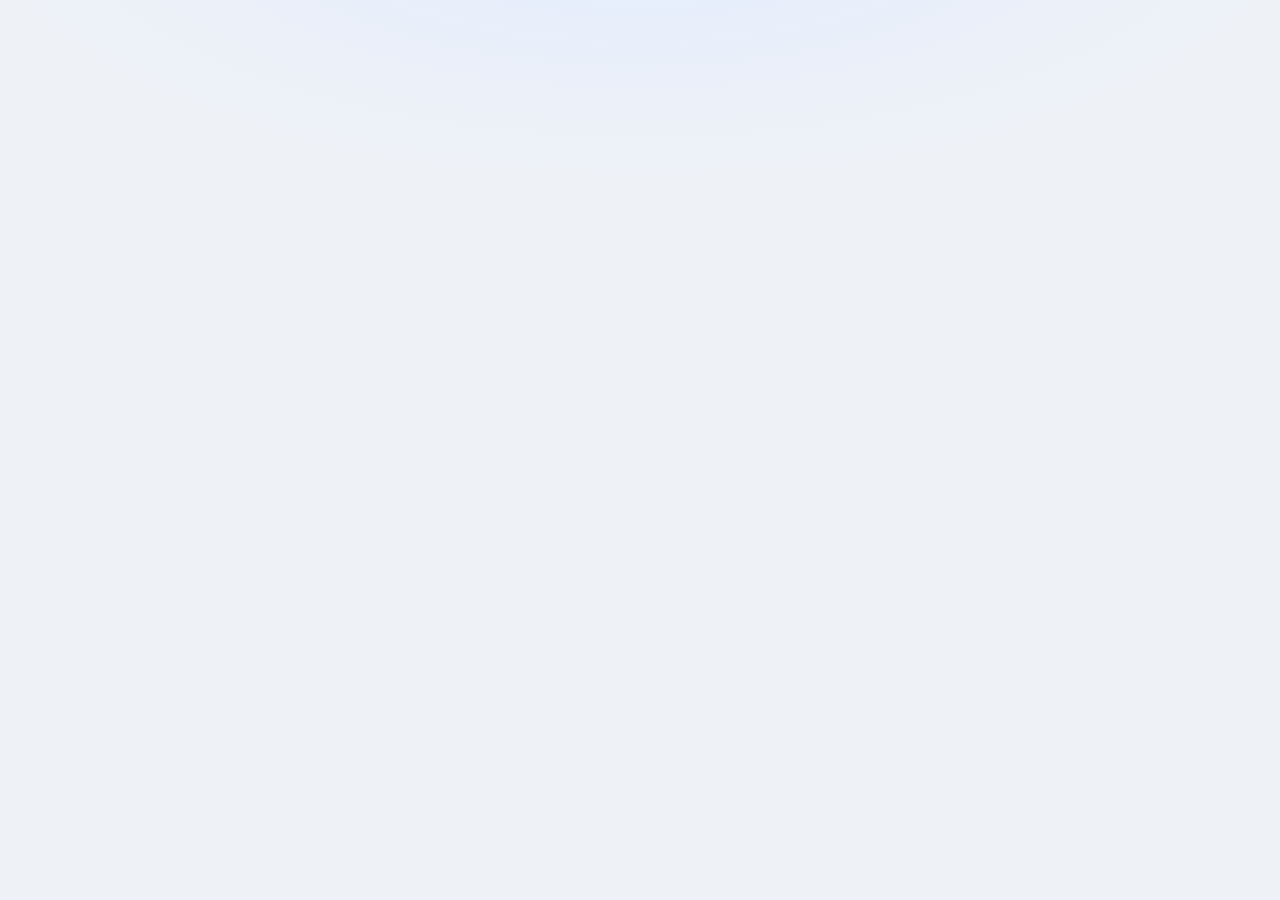
==== commit 257d11bd: "Rediseño premium, fix de embebido en iframe y README - Diseño premium (Minimalism & Swiss): tokens, " ====
--- a/FRONTEND/index.html
+++ b/FRONTEND/index.html
@@ -5,17 +5,25 @@
   <meta name="viewport" content="width=device-width, initial-scale=1.0, maximum-scale=1.0, user-scalable=no">
   <title>Entrega de Documentos — SSMA</title>
   <link rel="manifest" href="manifest.json">
-  <link rel="icon" href="data:image/svg+xml,<svg xmlns='http://www.w3.org/2000/svg' viewBox='0 0 100 100'><text y='.9em' font-size='90'>📋</text></svg>">
-  <link href="https://fonts.googleapis.com/css2?family=Inter:wght@400;500;600;700;800&display=swap" rel="stylesheet">
+  <link rel="icon" href="data:image/svg+xml,<svg xmlns='http://www.w3.org/2000/svg' viewBox='0 0 24 24' fill='none' stroke='%232563eb' stroke-width='2' stroke-linecap='round' stroke-linejoin='round'><path d='M9 3h6a2 2 0 0 1 2 2v0h1a2 2 0 0 1 2 2v12a2 2 0 0 1-2 2H6a2 2 0 0 1-2-2V7a2 2 0 0 1 2-2h1'/><rect x='9' y='2' width='6' height='4' rx='1' fill='%232563eb' stroke='none'/><path d='M8 12l2.5 2.5L16 9'/></svg>">
+  <link rel="preconnect" href="https://fonts.googleapis.com">
+  <link rel="preconnect" href="https://fonts.gstatic.com" crossorigin>
+  <link href="https://fonts.googleapis.com/css2?family=Plus+Jakarta+Sans:ital,wght@0,400;0,500;0,600;0,700;0,800;1,400&family=Inter:wght@400;500;600;700;800&display=swap" rel="stylesheet">
   <link href="https://fonts.googleapis.com/icon?family=Material+Icons" rel="stylesheet">
-  <link rel="stylesheet" href="css/main.css?v=12">
+  <link rel="stylesheet" href="css/main.css?v=15">
 </head>
 <body>
 
 <!-- ══ SPLASH ══════════════════════════════════════════════════════ -->
 <div id="splash" class="splash">
   <div class="splash-content">
-    <div class="splash-icon">📋</div>
+    <div class="splash-icon">
+      <svg viewBox="0 0 24 24" fill="none" stroke="currentColor" stroke-width="1.7" stroke-linecap="round" stroke-linejoin="round" width="56" height="56">
+        <path d="M9 4h6a2 2 0 0 1 2 2h1a2 2 0 0 1 2 2v11a2 2 0 0 1-2 2H6a2 2 0 0 1-2-2V8a2 2 0 0 1 2-2h1"/>
+        <rect x="9" y="3" width="6" height="4" rx="1.2" fill="currentColor" stroke="none"/>
+        <path d="M8 13l2.5 2.5L16 10"/>
+      </svg>
+    </div>
     <h1 class="splash-title">Entrega Docs</h1>
     <p class="splash-sub">SSMA</p>
     <div class="splash-ring"></div>
@@ -74,7 +82,13 @@
     <!-- ── VIEW: LOGIN ───────────────────────────────────────── -->
     <section id="view-login" class="view hidden">
       <div class="login-container">
-        <div class="login-logo">📋</div>
+        <div class="login-logo">
+          <svg viewBox="0 0 24 24" fill="none" stroke="#fff" stroke-width="1.7" stroke-linecap="round" stroke-linejoin="round" width="40" height="40">
+            <path d="M9 4h6a2 2 0 0 1 2 2h1a2 2 0 0 1 2 2v11a2 2 0 0 1-2 2H6a2 2 0 0 1-2-2V8a2 2 0 0 1 2-2h1"/>
+            <rect x="9" y="3" width="6" height="4" rx="1.2" fill="#fff" stroke="none"/>
+            <path d="M8 13l2.5 2.5L16 10"/>
+          </svg>
+        </div>
         <h1 class="login-title">Entrega de Documentos</h1>
         <p class="login-sub">SSMA — Sistema de constancias</p>
         <div class="card login-card">
@@ -584,21 +598,21 @@
 <script src="js/libs/qrcode.min.js"></script>
 
 <!-- App core -->
-<script src="js/config.js?v=12"></script>
-<script src="js/api.js?v=12"></script>
-<script src="js/app.js?v=12"></script>
+<script src="js/config.js?v=15"></script>
+<script src="js/api.js?v=15"></script>
+<script src="js/app.js?v=15"></script>
 
 <!-- Vistas -->
-<script src="js/views/camera-modal.js?v=12"></script>
-<script src="js/views/config-view.js?v=12"></script>
-<script src="js/views/login-view.js?v=12"></script>
-<script src="js/views/entrega-view.js?v=12"></script>
-<script src="js/views/mis-entregas-view.js?v=12"></script>
-<script src="js/views/dashboard-view.js?v=12"></script>
-<script src="js/views/usuarios-view.js?v=12"></script>
-<script src="js/views/tipos-view.js?v=12"></script>
-<script src="js/views/entregadores-view.js?v=12"></script>
-<script src="js/views/verificar-view.js?v=12"></script>
+<script src="js/views/camera-modal.js?v=15"></script>
+<script src="js/views/config-view.js?v=15"></script>
+<script src="js/views/login-view.js?v=15"></script>
+<script src="js/views/entrega-view.js?v=15"></script>
+<script src="js/views/mis-entregas-view.js?v=15"></script>
+<script src="js/views/dashboard-view.js?v=15"></script>
+<script src="js/views/usuarios-view.js?v=15"></script>
+<script src="js/views/tipos-view.js?v=15"></script>
+<script src="js/views/entregadores-view.js?v=15"></script>
+<script src="js/views/verificar-view.js?v=15"></script>
 
 </body>
 </html>
--- a/FRONTEND/css/main.css
+++ b/FRONTEND/css/main.css
@@ -27,35 +27,40 @@
   --danger:        #ef4444;
   --danger-light:  #fef2f2;
 
-  /* Neutros */
-  --bg-main:       #f1f5f9;
+  /* Neutros (paleta slate refinada — "document grey") */
+  --bg-main:       #eef2f7;
   --bg-card:       #ffffff;
+  --surface-2:     #f8fafc;
   --text-main:     #0f172a;
-  --text-muted:    #64748b;
+  --text-muted:    #5b6573;
   --text-soft:     #94a3b8;
-  --border:        #e7ebf0;
-  --border-strong: #d3dae3;
+  --border:        #edf0f4;
+  --border-strong: #dde3ea;
+  --ring:          rgba(37, 99, 235, .35);
 
   --radius-sm:     10px;
   --radius:        14px;
   --radius-lg:     18px;
   --radius-xl:     24px;
 
-  /* Sombras en capas (suaves y realistas) */
-  --shadow-sm:  0 1px 2px rgb(15 23 42 / .06), 0 1px 3px rgb(15 23 42 / .05);
-  --shadow:     0 2px 4px rgb(15 23 42 / .05), 0 6px 16px -4px rgb(15 23 42 / .10);
-  --shadow-md:  0 4px 8px rgb(15 23 42 / .06), 0 12px 28px -6px rgb(15 23 42 / .14);
-  --shadow-lg:  0 8px 16px rgb(15 23 42 / .08), 0 24px 48px -12px rgb(15 23 42 / .22);
-  --shadow-primary: 0 6px 20px -6px rgb(37 99 235 / .45);
+  /* Sombras premium en capas (suaves, baja opacidad, restraint) */
+  --shadow-xs:  0 1px 2px rgb(15 23 42 / .04);
+  --shadow-sm:  0 1px 2px rgb(15 23 42 / .04), 0 1px 3px rgb(15 23 42 / .03);
+  --shadow:     0 1px 3px rgb(15 23 42 / .04), 0 6px 14px -4px rgb(15 23 42 / .08);
+  --shadow-md:  0 2px 6px rgb(15 23 42 / .05), 0 14px 30px -8px rgb(15 23 42 / .12);
+  --shadow-lg:  0 6px 16px rgb(15 23 42 / .06), 0 30px 60px -16px rgb(15 23 42 / .18);
+  --shadow-primary: 0 8px 24px -8px rgb(37 99 235 / .5);
 
   /* Degradados */
-  --grad-primary: linear-gradient(135deg, #2563eb 0%, #1d4ed8 100%);
-  --grad-header:  linear-gradient(120deg, #1d4ed8 0%, #2563eb 55%, #3b82f6 100%);
-  --grad-app:     radial-gradient(1200px 480px at 50% -10%, #e7efff 0%, rgba(241,245,249,0) 60%);
+  --grad-primary: linear-gradient(135deg, #3b82f6 0%, #2563eb 50%, #1d4ed8 100%);
+  --grad-header:  linear-gradient(115deg, #1e40af 0%, #2563eb 60%, #3b82f6 100%);
+  --grad-app:     radial-gradient(1100px 460px at 50% -12%, #e3ecff 0%, rgba(238,242,247,0) 62%);
+  --grad-sheen:   linear-gradient(180deg, rgba(255,255,255,.18), rgba(255,255,255,0) 45%);
 
   --transition:    .2s cubic-bezier(.4, 0, .2, 1);
   --transition-slow: .35s cubic-bezier(.4, 0, .2, 1);
-  --header-h:      56px;
+  --ease-spring:  cubic-bezier(.34, 1.56, .64, 1);
+  --header-h:      58px;
   --bottom-nav-h:  68px;
 }
 
@@ -64,7 +69,7 @@
 html { font-size: 16px; -webkit-text-size-adjust: 100%; }
 
 body {
-  font-family: 'Inter', -apple-system, BlinkMacSystemFont, 'Segoe UI', sans-serif;
+  font-family: 'Plus Jakarta Sans', 'Inter', -apple-system, BlinkMacSystemFont, 'Segoe UI', sans-serif;
   background: var(--bg-main);
   background-image: var(--grad-app);
   background-attachment: fixed;
@@ -72,7 +77,26 @@
   min-height: 100dvh;
   -webkit-font-smoothing: antialiased;
   text-rendering: optimizeLegibility;
-}
+  font-feature-settings: 'cv11';   /* cifras más legibles (Plus Jakarta) */
+}
+
+/* Cifras tabulares en datos: evita saltos de ancho (skill: number-tabular) */
+.stat-value, .card-id, .summary-value, .verify-id,
+.filters-row .input, input[type="date"], input[type="tel"] {
+  font-variant-numeric: tabular-nums;
+  font-feature-settings: 'tnum';
+}
+
+/* Accesibilidad: anillo de foco visible para teclado (skill: focus-states) */
+:focus-visible {
+  outline: 3px solid rgba(37, 99, 235, .55);
+  outline-offset: 2px;
+  border-radius: 6px;
+}
+.app-header :focus-visible,
+.bottom-nav :focus-visible { outline-color: rgba(255, 255, 255, .85); }
+/* No mostrar el anillo en click de mouse, solo teclado */
+:focus:not(:focus-visible) { outline: none; }
 
 /* ── Utilities ─────────────────────────────────────────────────── */
 .hidden { display: none !important; }
@@ -95,7 +119,8 @@
 @keyframes splash-fade { to { opacity: 0; pointer-events: none; } }
 
 .splash-content { text-align: center; color: #fff; position: relative; }
-.splash-icon { font-size: 4rem; margin-bottom: 12px; }
+.splash-icon { margin-bottom: 14px; display: grid; place-items: center; }
+.splash-icon svg { filter: drop-shadow(0 4px 10px rgb(0 0 0 / .2)); }
 .splash-title { font-size: 1.8rem; font-weight: 800; letter-spacing: -.03em; }
 .splash-sub { opacity: .8; font-size: .9rem; margin-top: 4px; }
 .splash-ring {
@@ -128,7 +153,7 @@
 }
 .icon-btn {
   background: none; border: none; color: inherit;
-  width: 40px; height: 40px;
+  width: 44px; height: 44px;
   border-radius: 12px;
   display: flex; align-items: center; justify-content: center;
   cursor: pointer;
@@ -261,10 +286,10 @@
   border: 1px solid var(--border);
   border-radius: var(--radius-lg);
   box-shadow: var(--shadow);
-  padding: 20px;
+  padding: 22px;
   margin-bottom: 16px;
 }
-.card-compact { padding: 14px; margin-bottom: 10px; }
+.card-compact { padding: 16px; margin-bottom: 12px; }
 
 /* ── Paso fusionado ultra-compacto (cabe sin scroll) ──────────────── */
 .step-tight .card-compact { padding: 12px; margin-bottom: 8px; }
@@ -287,20 +312,20 @@
 /* ── Inputs ────────────────────────────────────────────────────── */
 .field-label {
   display: block;
-  font-size: .8rem; font-weight: 600;
+  font-size: .76rem; font-weight: 700;
   color: var(--text-muted);
-  margin-bottom: 6px;
+  margin-bottom: 7px;
   text-transform: uppercase;
-  letter-spacing: .04em;
+  letter-spacing: .06em;
 }
 .input {
   width: 100%;
-  padding: .72rem 1rem;
+  padding: .78rem 1rem;
   border: 1.5px solid var(--border-strong);
   border-radius: var(--radius);
   font-size: .95rem; font-family: inherit;
   color: var(--text-main);
-  background: #fff;
+  background: var(--surface-2);
   outline: none;
   transition: border-color var(--transition), box-shadow var(--transition), background var(--transition);
   appearance: none;
@@ -309,7 +334,8 @@
 .input:hover { border-color: var(--text-soft); }
 .input:focus {
   border-color: var(--primary);
-  box-shadow: 0 0 0 4px rgba(37, 99, 235, .14);
+  background: #fff;
+  box-shadow: 0 0 0 4px var(--ring);
 }
 .input.select { cursor: pointer; }
 .input.textarea { resize: vertical; min-height: 80px; }
@@ -325,11 +351,12 @@
 
 /* ── Buttons ───────────────────────────────────────────────────── */
 .btn {
-  display: inline-flex; align-items: center; justify-content: center; gap: 6px;
-  padding: .72rem 1.4rem;
+  position: relative; overflow: hidden;
+  display: inline-flex; align-items: center; justify-content: center; gap: 7px;
+  padding: .78rem 1.5rem;
   border-radius: var(--radius);
   border: none; cursor: pointer;
-  font-size: .9rem; font-weight: 600; font-family: inherit;
+  font-size: .9rem; font-weight: 650; font-family: inherit; letter-spacing: .01em;
   transition: transform var(--transition), box-shadow var(--transition), background var(--transition), border-color var(--transition);
   text-decoration: none;
   -webkit-tap-highlight-color: transparent;
@@ -337,18 +364,19 @@
 .btn:disabled { opacity: .5; cursor: not-allowed; box-shadow: none !important; }
 .btn:active:not(:disabled) { transform: translateY(0) scale(.98); }
 
-.btn-primary { background: var(--grad-primary); color: #fff; box-shadow: var(--shadow-primary); }
-.btn-primary:hover:not(:disabled) { transform: translateY(-2px); box-shadow: 0 10px 26px -6px rgb(37 99 235 / .55); }
-.btn-success { background: linear-gradient(135deg, #22c55e, #16a34a); color: #fff; box-shadow: 0 6px 20px -6px rgb(22 163 74 / .5); }
-.btn-success:hover:not(:disabled) { transform: translateY(-2px); box-shadow: 0 10px 26px -6px rgb(22 163 74 / .55); }
+/* Brillo superior como capa de fondo (no cubre el texto) */
+.btn-primary { background: var(--grad-sheen), var(--grad-primary); color: #fff; box-shadow: var(--shadow-primary); }
+.btn-primary:hover:not(:disabled) { transform: translateY(-2px); box-shadow: 0 14px 30px -8px rgb(37 99 235 / .6); }
+.btn-success { background: var(--grad-sheen), linear-gradient(135deg, #22c55e, #16a34a); color: #fff; box-shadow: 0 8px 24px -8px rgb(22 163 74 / .55); }
+.btn-success:hover:not(:disabled) { transform: translateY(-2px); box-shadow: 0 14px 30px -8px rgb(22 163 74 / .6); }
 .btn-ghost   { background: #fff; color: var(--text-muted); border: 1.5px solid var(--border-strong); }
-.btn-ghost:hover:not(:disabled) { background: var(--bg-main); color: var(--text-main); border-color: var(--text-soft); }
+.btn-ghost:hover:not(:disabled) { background: var(--surface-2); color: var(--text-main); border-color: var(--text-soft); }
 .btn-outline { background: transparent; color: var(--primary); border: 1.5px solid var(--primary); }
 .btn-outline:hover:not(:disabled) { background: var(--primary-light); }
-.btn-danger  { background: var(--danger); color: #fff; box-shadow: 0 6px 20px -6px rgb(239 68 68 / .5); }
+.btn-danger  { background: var(--grad-sheen), linear-gradient(135deg, #f87171, #ef4444); color: #fff; box-shadow: 0 8px 24px -8px rgb(239 68 68 / .55); }
 .btn-danger:hover:not(:disabled) { transform: translateY(-2px); }
 .btn-full    { width: 100%; }
-.btn-sm { padding: .45rem .9rem; font-size: .82rem; }
+.btn-sm { padding: .48rem .95rem; font-size: .82rem; }
 
 /* ── Toggle group (tipo entrega) ───────────────────────────────── */
 .toggle-group {
@@ -466,10 +494,12 @@
 .dropdown-item .item-cargo { font-size: .75rem; color: var(--text-muted); }
 .selected-chip {
   display: flex; align-items: center; gap: 8px;
-  padding: 10px 14px; margin-top: 8px;
+  padding: 11px 14px; margin-top: 8px;
   background: var(--primary-light);
+  border: 1px solid var(--primary-200);
   border-radius: var(--radius);
-  color: var(--primary); font-weight: 600; font-size: .88rem;
+  color: var(--primary-700); font-weight: 700; font-size: .88rem;
+  box-shadow: var(--shadow-xs);
 }
 
 /* ── Summary card ──────────────────────────────────────────────── */
@@ -587,21 +617,28 @@
   border: 1px solid var(--border);
   border-radius: var(--radius);
   box-shadow: var(--shadow-sm);
-  padding: 11px 14px;
-  border-left: 4px solid var(--primary);
-  transition: transform var(--transition), box-shadow var(--transition);
+  padding: 12px 15px 12px 16px;
+  border-left: 3px solid var(--primary);
+  transition: transform var(--transition), box-shadow var(--transition), border-left-color var(--transition);
   animation: card-in .3s ease both;
 }
 .entrega-card:hover { transform: translateY(-2px); box-shadow: var(--shadow-md); }
 @keyframes card-in { from { opacity: 0; transform: translateY(6px); } }
+/* Entrada escalonada del primer lote (skill: stagger 30-50ms) */
+#dashboard-list .entrega-card:nth-child(1) { animation-delay: 0ms; }
+#dashboard-list .entrega-card:nth-child(2) { animation-delay: 40ms; }
+#dashboard-list .entrega-card:nth-child(3) { animation-delay: 80ms; }
+#dashboard-list .entrega-card:nth-child(4) { animation-delay: 120ms; }
+#dashboard-list .entrega-card:nth-child(5) { animation-delay: 160ms; }
+#dashboard-list .entrega-card:nth-child(6) { animation-delay: 200ms; }
 /* Layout con botón "Vale" arriba a la derecha (solo dashboard admin) */
 #dashboard-list .entrega-card { display: flex; align-items: flex-start; gap: 8px; }
 .entrega-card .card-body { flex: 1; min-width: 0; }
-.entrega-card .card-id   { font-size: .68rem; color: var(--text-soft); margin-bottom: 2px; font-weight: 600; letter-spacing: .02em; }
+.entrega-card .card-id   { font-size: .68rem; color: var(--text-muted); margin-bottom: 2px; font-weight: 600; letter-spacing: .02em; }
 .entrega-card .card-doc  { font-weight: 700; font-size: .95rem; line-height: 1.2; color: var(--text-main); margin-bottom: 3px; }
 .entrega-card .card-meta { font-size: .78rem; color: var(--text-muted); margin-top: 2px; }
 .entrega-card .card-meta strong { color: var(--text-main); }
-.entrega-card .card-desc { font-size: .76rem; color: var(--text-soft); margin-top: 3px; font-style: italic; }
+.entrega-card .card-desc { font-size: .76rem; color: var(--text-muted); margin-top: 3px; font-style: italic; }
 .entrega-card .card-pdf {
   flex-shrink: 0; align-self: flex-start;
   padding: .3rem .6rem; font-size: .74rem;
@@ -700,7 +737,7 @@
   pointer-events: none;
 }
 .login-logo  {
-  font-size: 2.6rem; margin: 0 auto 16px; text-align: center;
+  margin: 0 auto 16px;
   width: 84px; height: 84px; display: grid; place-items: center;
   background: var(--grad-primary); border-radius: 24px;
   box-shadow: var(--shadow-primary);
@@ -719,6 +756,7 @@
 .login-card {
   width: 100%; max-width: 400px;
   box-shadow: var(--shadow-lg);
+  border: 1px solid rgba(255,255,255,.7);
   position: relative; z-index: 1;
   animation: card-rise .45s cubic-bezier(.4,0,.2,1) both;
 }
